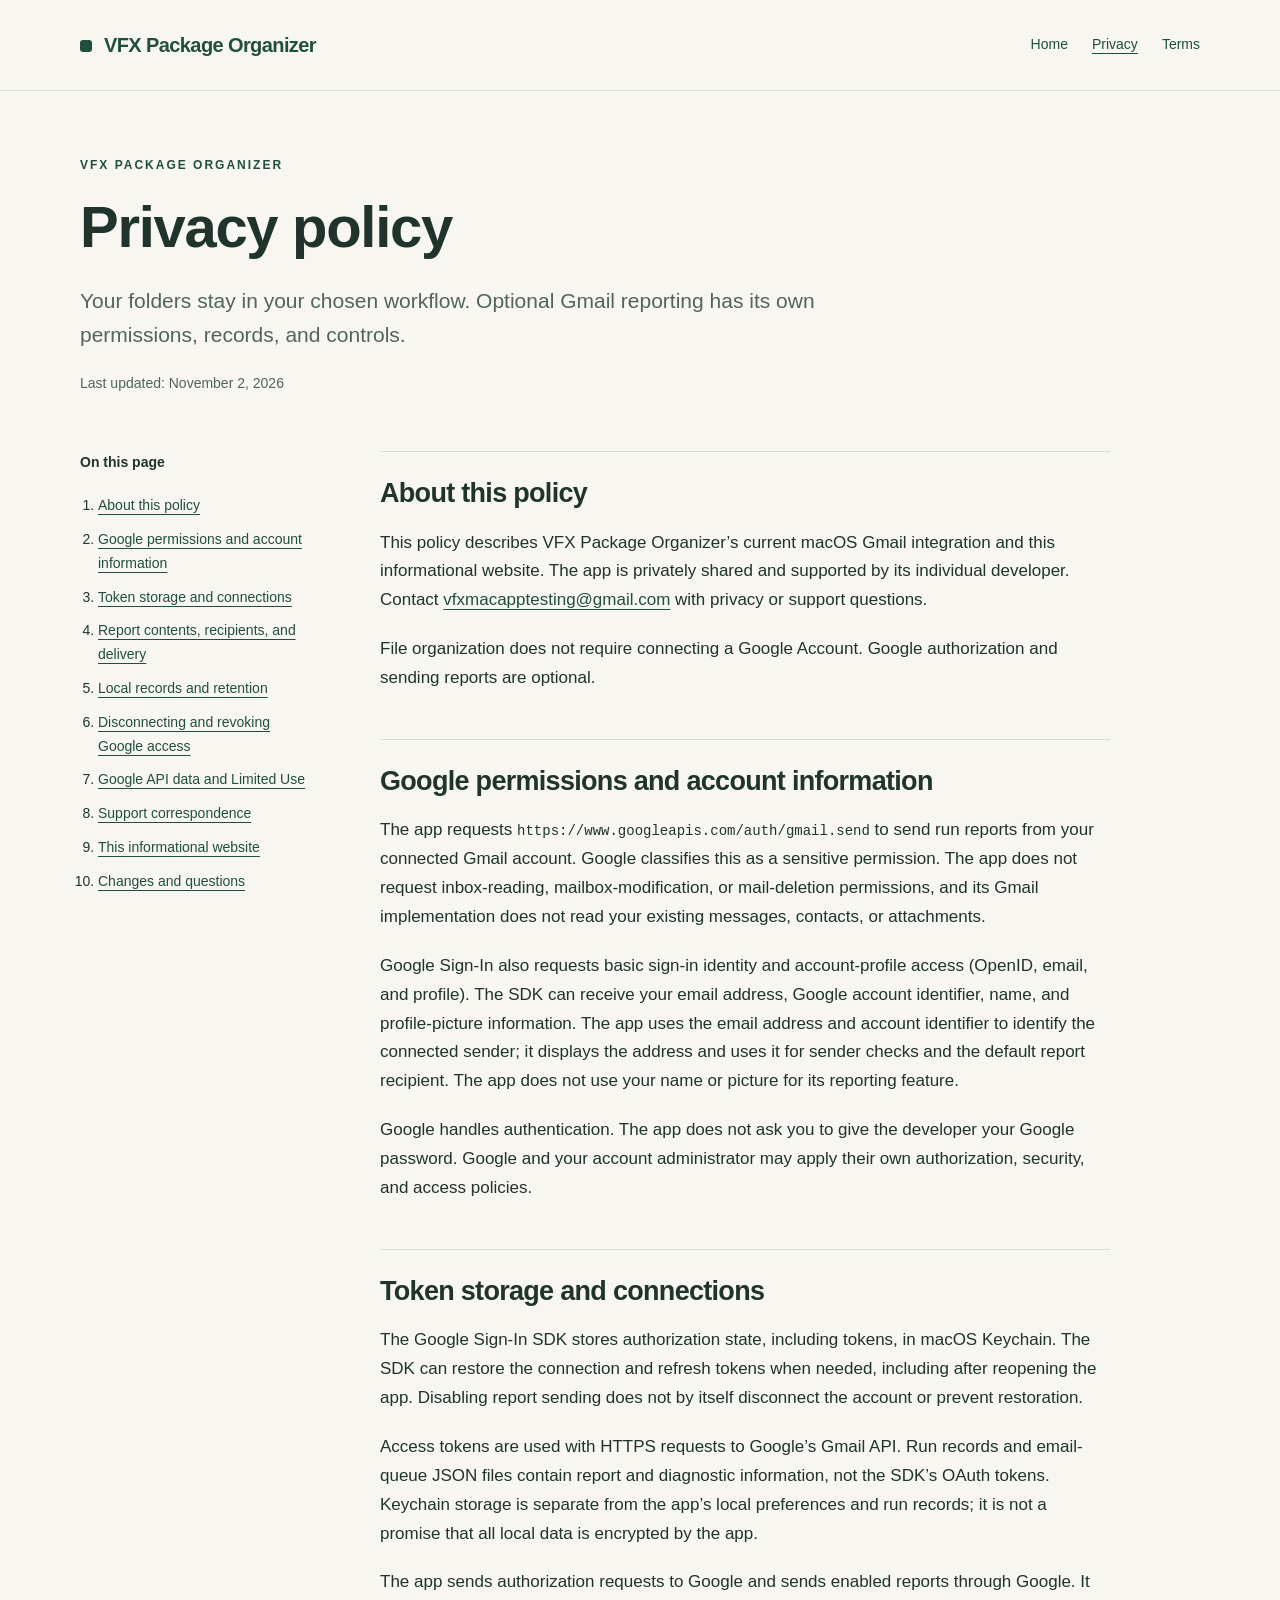
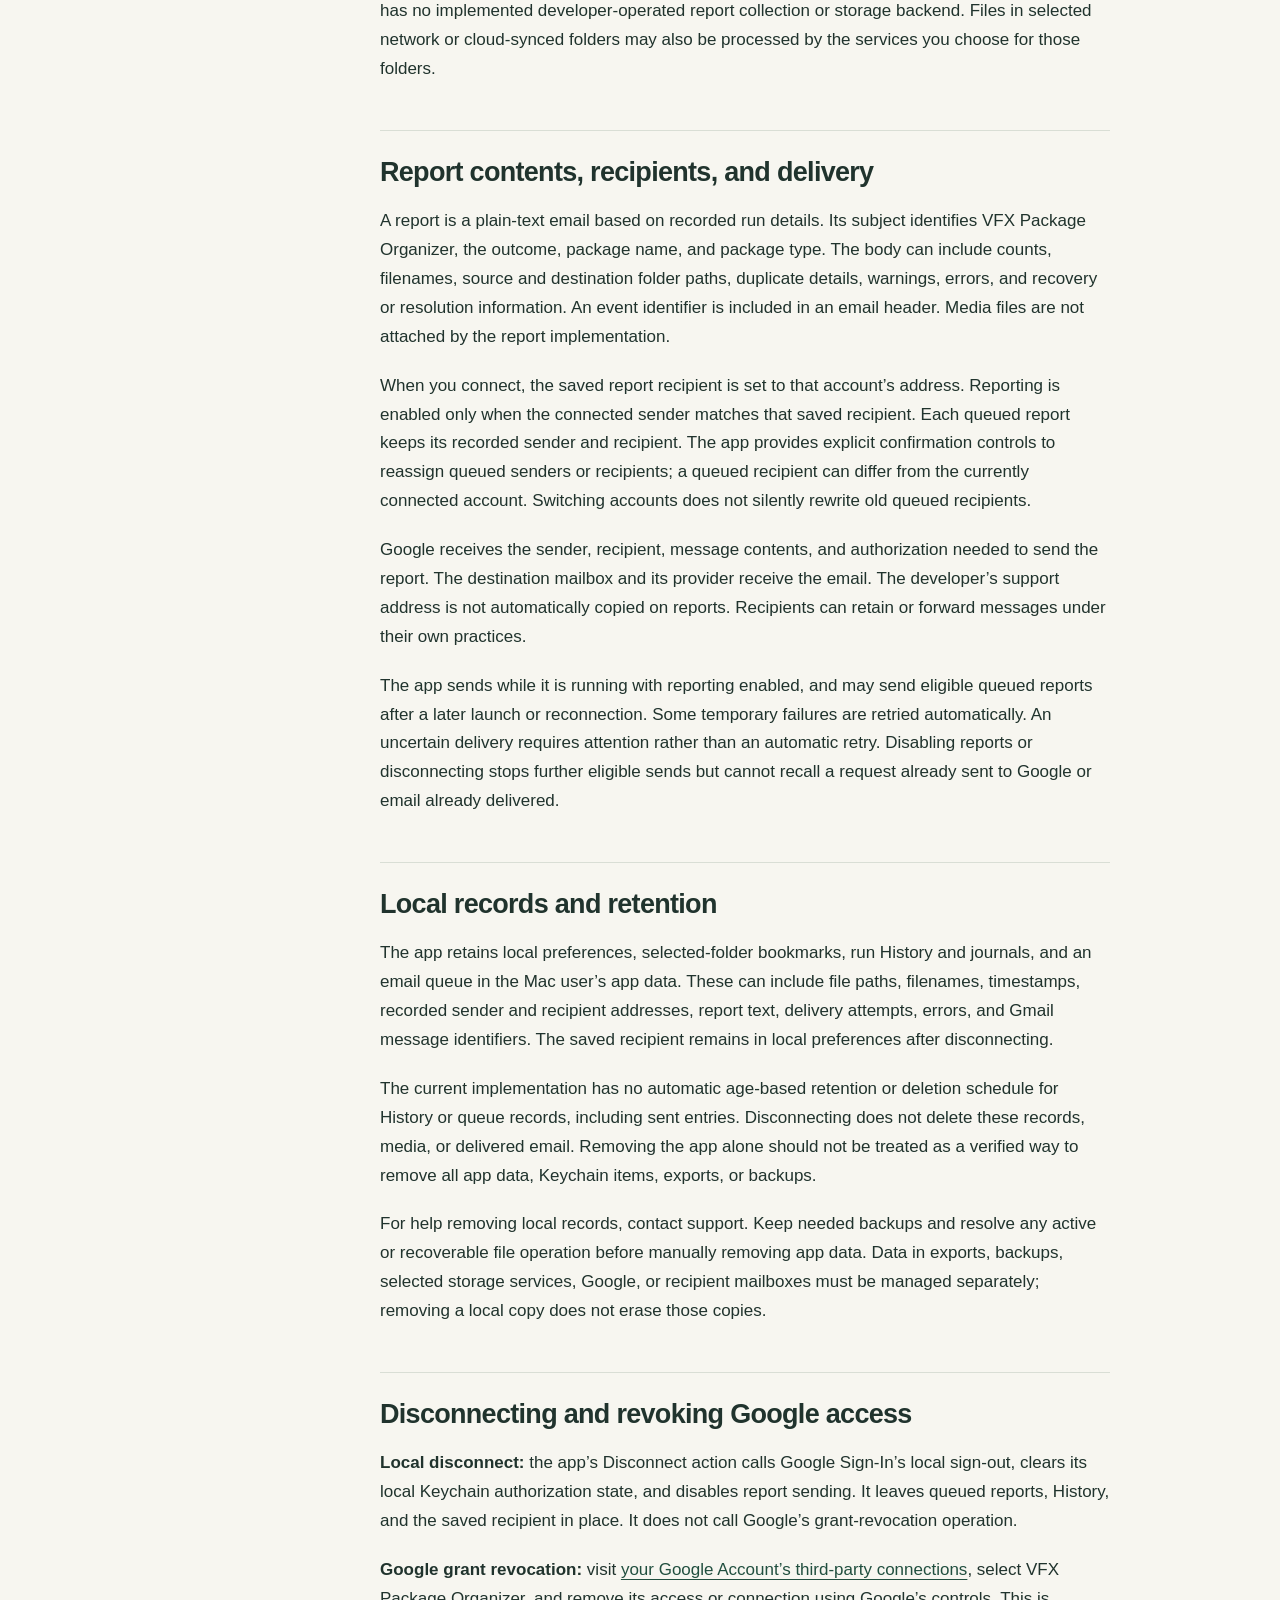
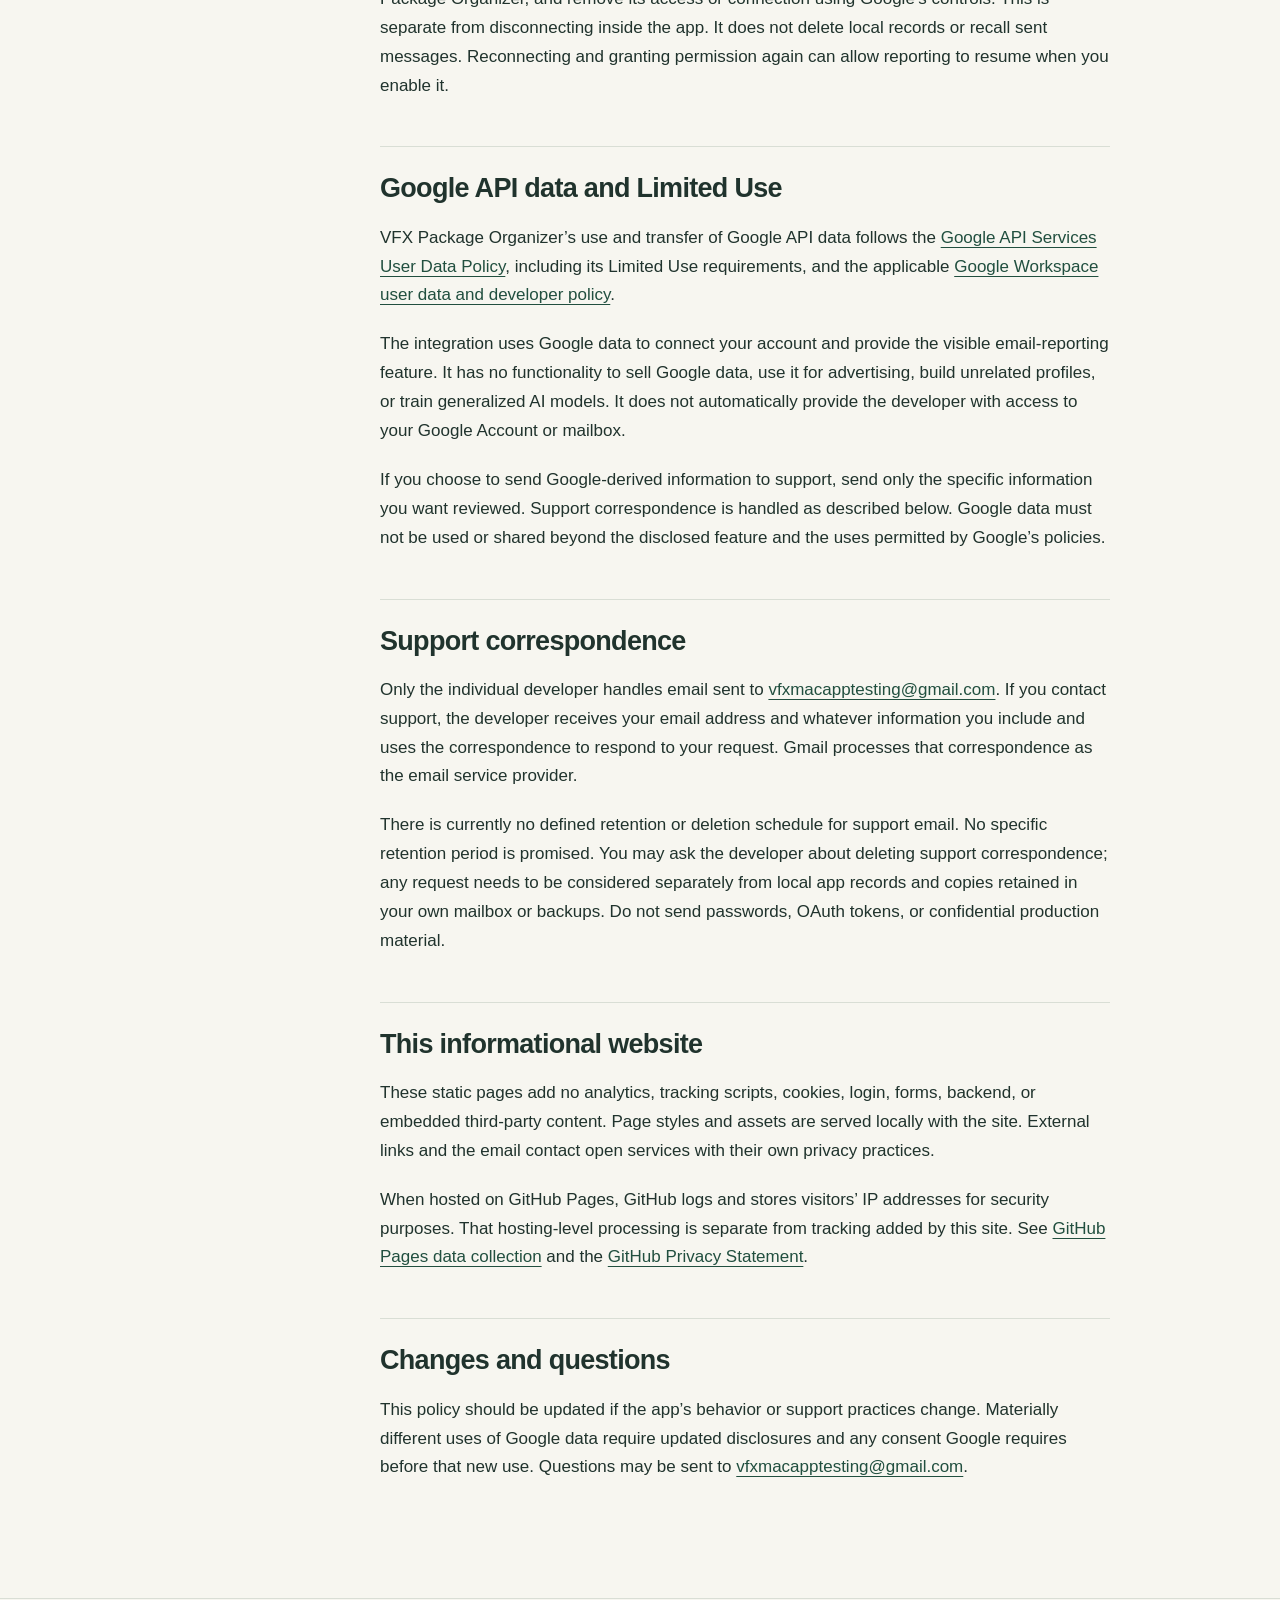
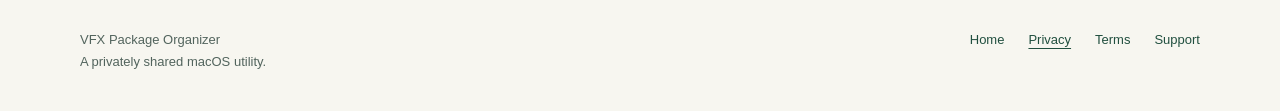
==== privacy.html @ 4f7b0f6a "Publish reviewed informational website" ====
<!doctype html>
<html lang="en"><head><meta charset="utf-8"><meta name="viewport" content="width=device-width,initial-scale=1"><meta name="referrer" content="no-referrer"><meta name="description" content="How VFX Package Organizer uses Google permissions, stores authorization, sends optional reports, and handles local data. "><title>Privacy policy · VFX Package Organizer</title><link rel="stylesheet" href="styles.css"></head>
<body><a class="skip" href="#main">Skip to content</a><header><div class="wrap bar"><a class="brand" href="index.html"><span aria-hidden="true"></span>VFX Package Organizer</a><nav aria-label="Main navigation"><a href="index.html">Home</a><a href="privacy.html" aria-current="page">Privacy</a><a href="terms.html">Terms</a></nav></div></header><main id="main" class="wrap"><div class="pagehead"><div class="eyebrow">VFX Package Organizer</div><h1>Privacy policy</h1><p class="lede">Your folders stay in your chosen workflow. Optional Gmail reporting has its own permissions, records, and controls.</p><p class="quiet">Last updated: November 2, 2026</p></div><div class="document"><aside class="toc" aria-label="On this page"><strong>On this page</strong><ol><li><a href="#scope">About this policy</a></li><li><a href="#google">Google permissions and account information</a></li><li><a href="#tokens">Token storage and connections</a></li><li><a href="#reports">Report contents, recipients, and delivery</a></li><li><a href="#retention">Local records and retention</a></li><li><a href="#disconnect">Disconnecting and revoking Google access</a></li><li><a href="#limited-use">Google API data and Limited Use</a></li><li><a href="#support">Support correspondence</a></li><li><a href="#website">This informational website</a></li><li><a href="#changes">Changes and questions</a></li></ol></aside><div class="prose"><section id="scope"><h2>About this policy</h2><p>This policy describes VFX Package Organizer’s current macOS Gmail integration and this informational website. The app is privately shared and supported by its individual developer. Contact <a href="mailto:vfxmacapptesting@gmail.com">vfxmacapptesting@gmail.com</a> with privacy or support questions.</p><p>File organization does not require connecting a Google Account. Google authorization and sending reports are optional.</p></section><section id="google"><h2>Google permissions and account information</h2><p>The app requests <code>https://www.googleapis.com/auth/gmail.send</code> to send run reports from your connected Gmail account. Google classifies this as a sensitive permission. The app does not request inbox-reading, mailbox-modification, or mail-deletion permissions, and its Gmail implementation does not read your existing messages, contacts, or attachments.</p><p>Google Sign-In also requests basic sign-in identity and account-profile access (OpenID, email, and profile). The SDK can receive your email address, Google account identifier, name, and profile-picture information. The app uses the email address and account identifier to identify the connected sender; it displays the address and uses it for sender checks and the default report recipient. The app does not use your name or picture for its reporting feature.</p><p>Google handles authentication. The app does not ask you to give the developer your Google password. Google and your account administrator may apply their own authorization, security, and access policies.</p></section><section id="tokens"><h2>Token storage and connections</h2><p>The Google Sign-In SDK stores authorization state, including tokens, in macOS Keychain. The SDK can restore the connection and refresh tokens when needed, including after reopening the app. Disabling report sending does not by itself disconnect the account or prevent restoration.</p><p>Access tokens are used with HTTPS requests to Google’s Gmail API. Run records and email-queue JSON files contain report and diagnostic information, not the SDK’s OAuth tokens. Keychain storage is separate from the app’s local preferences and run records; it is not a promise that all local data is encrypted by the app.</p><p>The app sends authorization requests to Google and sends enabled reports through Google. It has no implemented developer-operated report collection or storage backend. Files in selected network or cloud-synced folders may also be processed by the services you choose for those folders.</p></section><section id="reports"><h2>Report contents, recipients, and delivery</h2><p>A report is a plain-text email based on recorded run details. Its subject identifies VFX Package Organizer, the outcome, package name, and package type. The body can include counts, filenames, source and destination folder paths, duplicate details, warnings, errors, and recovery or resolution information. An event identifier is included in an email header. Media files are not attached by the report implementation.</p><p>When you connect, the saved report recipient is set to that account’s address. Reporting is enabled only when the connected sender matches that saved recipient. Each queued report keeps its recorded sender and recipient. The app provides explicit confirmation controls to reassign queued senders or recipients; a queued recipient can differ from the currently connected account. Switching accounts does not silently rewrite old queued recipients.</p><p>Google receives the sender, recipient, message contents, and authorization needed to send the report. The destination mailbox and its provider receive the email. The developer’s support address is not automatically copied on reports. Recipients can retain or forward messages under their own practices.</p><p>The app sends while it is running with reporting enabled, and may send eligible queued reports after a later launch or reconnection. Some temporary failures are retried automatically. An uncertain delivery requires attention rather than an automatic retry. Disabling reports or disconnecting stops further eligible sends but cannot recall a request already sent to Google or email already delivered.</p></section><section id="retention"><h2>Local records and retention</h2><p>The app retains local preferences, selected-folder bookmarks, run History and journals, and an email queue in the Mac user’s app data. These can include file paths, filenames, timestamps, recorded sender and recipient addresses, report text, delivery attempts, errors, and Gmail message identifiers. The saved recipient remains in local preferences after disconnecting.</p><p>The current implementation has no automatic age-based retention or deletion schedule for History or queue records, including sent entries. Disconnecting does not delete these records, media, or delivered email. Removing the app alone should not be treated as a verified way to remove all app data, Keychain items, exports, or backups.</p><p>For help removing local records, contact support. Keep needed backups and resolve any active or recoverable file operation before manually removing app data. Data in exports, backups, selected storage services, Google, or recipient mailboxes must be managed separately; removing a local copy does not erase those copies.</p></section><section id="disconnect"><h2>Disconnecting and revoking Google access</h2><p><strong>Local disconnect:</strong> the app’s Disconnect action calls Google Sign-In’s local sign-out, clears its local Keychain authorization state, and disables report sending. It leaves queued reports, History, and the saved recipient in place. It does not call Google’s grant-revocation operation.</p><p><strong>Google grant revocation:</strong> visit <a href="https://myaccount.google.com/connections">your Google Account’s third-party connections</a>, select VFX Package Organizer, and remove its access or connection using Google’s controls. This is separate from disconnecting inside the app. It does not delete local records or recall sent messages. Reconnecting and granting permission again can allow reporting to resume when you enable it.</p></section><section id="limited-use"><h2>Google API data and Limited Use</h2><p>VFX Package Organizer’s use and transfer of Google API data follows the <a href="https://developers.google.com/terms/api-services-user-data-policy">Google API Services User Data Policy</a>, including its Limited Use requirements, and the applicable <a href="https://developers.google.com/workspace/workspace-api-user-data-developer-policy">Google Workspace user data and developer policy</a>.</p><p>The integration uses Google data to connect your account and provide the visible email-reporting feature. It has no functionality to sell Google data, use it for advertising, build unrelated profiles, or train generalized AI models. It does not automatically provide the developer with access to your Google Account or mailbox.</p><p>If you choose to send Google-derived information to support, send only the specific information you want reviewed. Support correspondence is handled as described below. Google data must not be used or shared beyond the disclosed feature and the uses permitted by Google’s policies.</p></section><section id="support"><h2>Support correspondence</h2><p>Only the individual developer handles email sent to <a href="mailto:vfxmacapptesting@gmail.com">vfxmacapptesting@gmail.com</a>. If you contact support, the developer receives your email address and whatever information you include and uses the correspondence to respond to your request. Gmail processes that correspondence as the email service provider.</p><p>There is currently no defined retention or deletion schedule for support email. No specific retention period is promised. You may ask the developer about deleting support correspondence; any request needs to be considered separately from local app records and copies retained in your own mailbox or backups. Do not send passwords, OAuth tokens, or confidential production material.</p></section><section id="website"><h2>This informational website</h2><p>These static pages add no analytics, tracking scripts, cookies, login, forms, backend, or embedded third-party content. Page styles and assets are served locally with the site. External links and the email contact open services with their own privacy practices.</p><p>When hosted on GitHub Pages, GitHub logs and stores visitors’ IP addresses for security purposes. That hosting-level processing is separate from tracking added by this site. See <a href="https://docs.github.com/en/pages/getting-started-with-github-pages/what-is-github-pages#data-collection">GitHub Pages data collection</a> and the <a href="https://docs.github.com/en/site-policy/privacy-policies/github-general-privacy-statement">GitHub Privacy Statement</a>.</p></section><section id="changes"><h2>Changes and questions</h2><p>This policy should be updated if the app’s behavior or support practices change. Materially different uses of Google data require updated disclosures and any consent Google requires before that new use. Questions may be sent to <a href="mailto:vfxmacapptesting@gmail.com">vfxmacapptesting@gmail.com</a>.</p></section></div></div></main><footer><div class="wrap foot"><div>VFX Package Organizer<br>A privately shared macOS utility.</div><nav aria-label="Footer navigation"><a href="index.html">Home</a><a href="privacy.html" aria-current="page">Privacy</a><a href="terms.html">Terms</a><a href="mailto:vfxmacapptesting@gmail.com">Support</a></nav></div></footer></body></html>
---- styles.css ----
:root{--ink:#20332d;--muted:#52645d;--paper:#f7f6f0;--line:#d9ded5;--green:#214f3f;--accent:#e8ad70}*{box-sizing:border-box}html{scroll-behavior:smooth}body{margin:0;background:var(--paper);color:var(--ink);font:17px/1.7 -apple-system,BlinkMacSystemFont,"Segoe UI",sans-serif}a{color:var(--green);text-underline-offset:4px}a:hover{text-decoration-thickness:2px}a:focus-visible{outline:3px solid #b86a25;outline-offset:5px}.skip{position:absolute;left:16px;top:-100px;background:white;padding:8px}.skip:focus{top:8px;z-index:5}.wrap{width:min(1120px,calc(100% - 48px));margin:auto}header{border-bottom:1px solid var(--line)}.bar{display:flex;justify-content:space-between;gap:24px;align-items:center;min-height:90px}.brand{font-weight:750;letter-spacing:-.6px;text-decoration:none;font-size:20px}.brand span{display:inline-block;width:12px;height:12px;background:var(--green);border-radius:3px;margin-right:12px}nav{display:flex;gap:24px;font-size:14px}nav a{text-decoration:none}nav a[aria-current]{text-decoration:underline}.eyebrow{text-transform:uppercase;letter-spacing:2px;font-size:12px;font-weight:750;color:var(--green)}h1,h2,h3{line-height:1.12;letter-spacing:-1.3px;font-weight:650}h1{font-size:clamp(42px,5vw,68px);margin:20px 0 24px}h2{font-size:32px;margin:0 0 20px}h3{font-size:21px;letter-spacing:-.4px}p{margin:0 0 20px}.lede{font-size:21px;line-height:1.6;color:var(--muted)}.hero{display:grid;grid-template-columns:1.1fr 1fr;gap:70px;align-items:center;padding:86px 0 80px}.hero p{max-width:560px}.actions{display:flex;gap:20px;align-items:center;flex-wrap:wrap;margin-top:30px}.button{background:var(--green);color:white;border-radius:5px;padding:12px 20px;text-decoration:none;font-size:15px}.quiet{font-size:14px;color:var(--muted)}.workflow{background:var(--ink);color:#f4f6ef;border-radius:12px;padding:32px;box-shadow:0 24px 55px #18372c15}.workflow .eyebrow{color:var(--accent)}.workflow ol{list-style:none;padding:0;margin:28px 0 0;counter-reset:step}.workflow li{position:relative;border-top:1px solid #ffffff24;padding:18px 0 18px 47px;counter-increment:step}.workflow li:before{content:"0" counter(step);position:absolute;left:0;color:var(--accent);font:13px/1.7 ui-monospace,monospace}.workflow strong{display:block;font-size:19px}.workflow small{color:#c1cfc5;line-height:1.6;display:block;margin-top:4px}.section{padding:60px 0;border-top:1px solid var(--line)}.split{display:grid;grid-template-columns:1fr 1.5fr;gap:80px}.facts{display:grid;grid-template-columns:repeat(3,1fr);gap:35px}.facts article{border-top:3px solid var(--line);padding-top:12px}.note{border-left:3px solid #b86a25;background:#f1eadf;padding:20px 24px;font-size:15px}.note p:last-child{margin:0}.contact{background:#e8eee5;border-radius:9px;padding:30px 35px;display:flex;justify-content:space-between;gap:20px;align-items:center}.contact p{margin:0}.pagehead{padding:64px 0 36px;max-width:800px}.pagehead h1{font-size:clamp(42px,5vw,58px)}.document{display:grid;grid-template-columns:230px minmax(0,730px);gap:70px;padding-bottom:70px}.toc{align-self:start;position:sticky;top:24px;font-size:14px}.toc ol{padding-left:18px}.toc li{padding:5px 0}.prose section{padding:26px 0;border-top:1px solid var(--line);scroll-margin-top:24px}.prose h2{font-size:27px;letter-spacing:-.7px}.prose li{margin-bottom:10px}.prose code{font-size:14px;overflow-wrap:anywhere}footer{border-top:1px solid var(--line);padding:30px 0 38px;font-size:13px;color:var(--muted)}.foot{display:flex;justify-content:space-between;gap:25px;flex-wrap:wrap}.foot nav{font-size:13px}.scope{font-size:13px;font-family:ui-monospace,monospace;overflow-wrap:anywhere}.tag{font-size:13px;display:inline-block;border:1px solid var(--line);border-radius:30px;padding:4px 12px;margin-top:20px}@media(max-width:800px){.hero{grid-template-columns:1fr;gap:35px;padding:48px 0}.split,.document{grid-template-columns:1fr;gap:24px}.toc{position:static;border:1px solid var(--line);padding:18px}.toc ol{columns:2}.facts{grid-template-columns:1fr}.bar{align-items:flex-start;flex-direction:column;gap:12px;padding:20px 0}nav{gap:20px}.contact{flex-direction:column;align-items:flex-start}.section{padding:40px 0}}@media(max-width:440px){.wrap{width:calc(100% - 32px)}.toc ol{columns:1}.workflow{padding:24px}h1{font-size:42px}.brand{font-size:18px}}
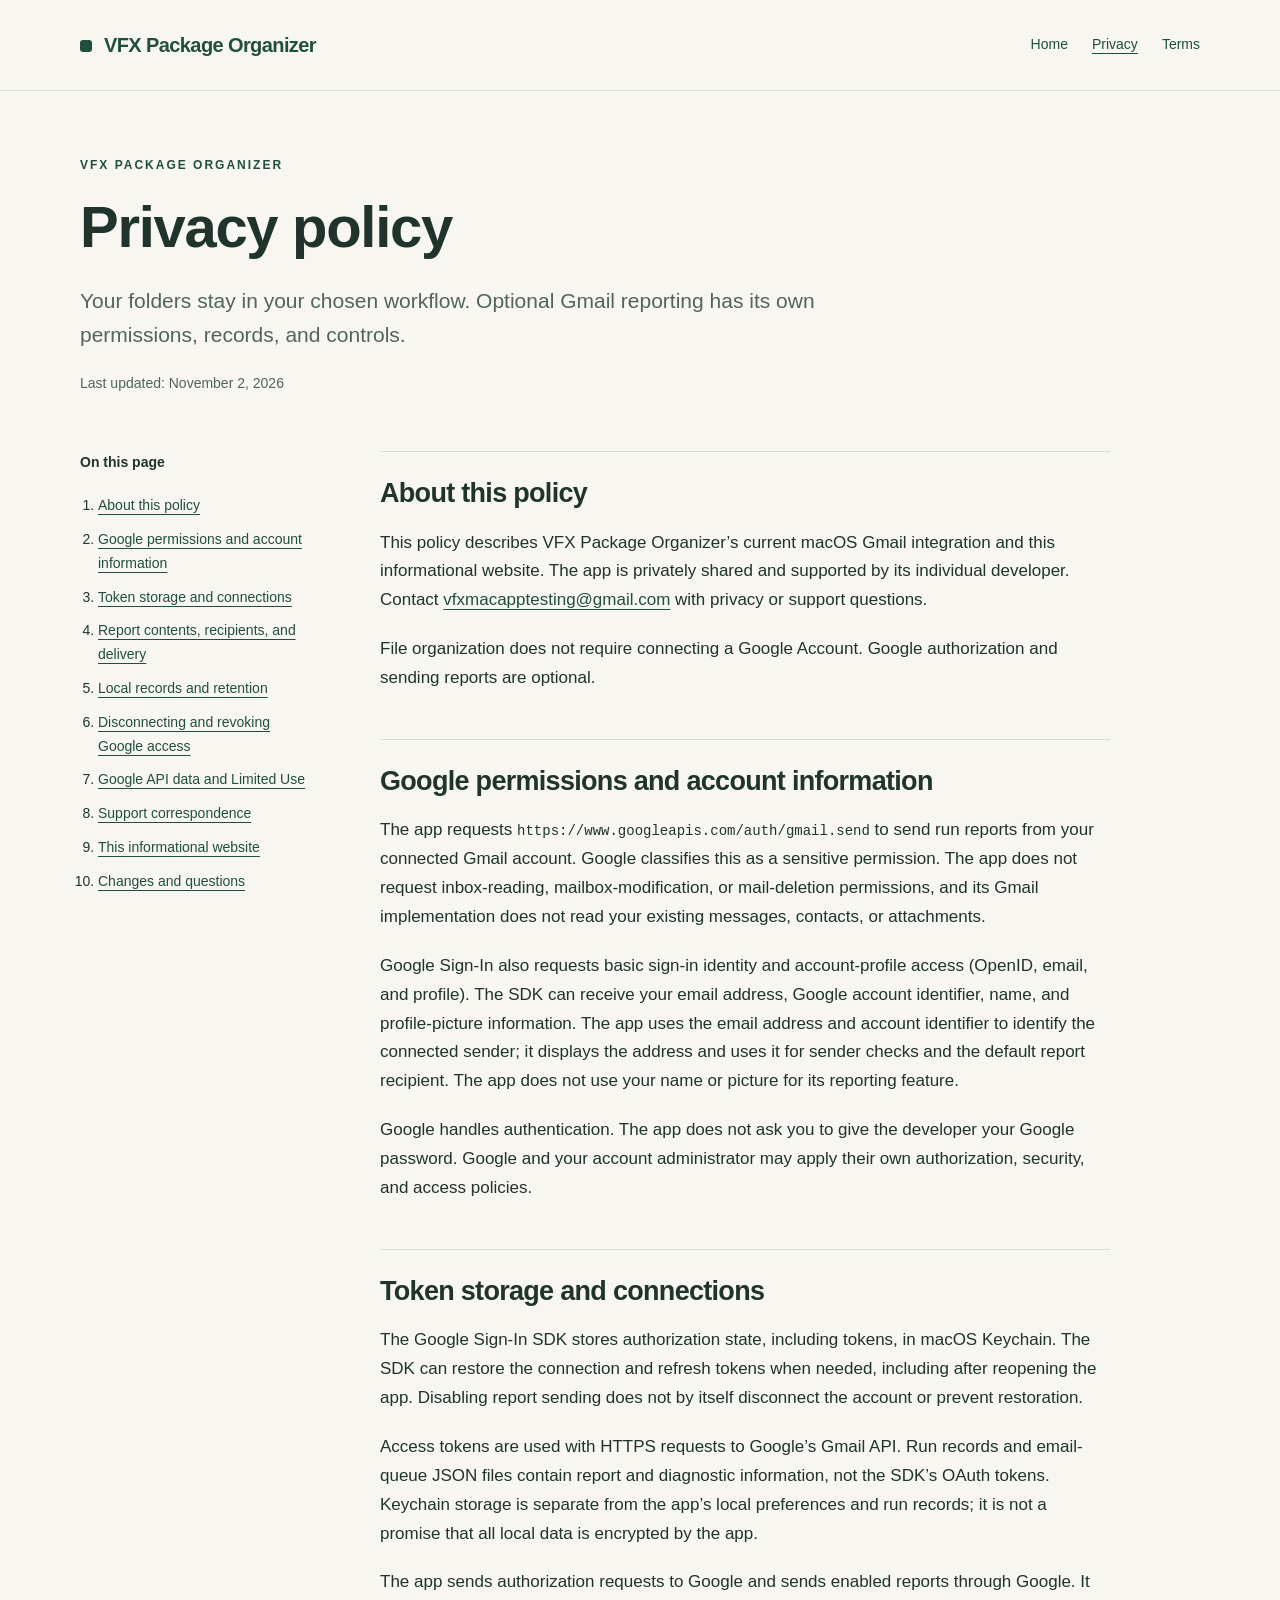
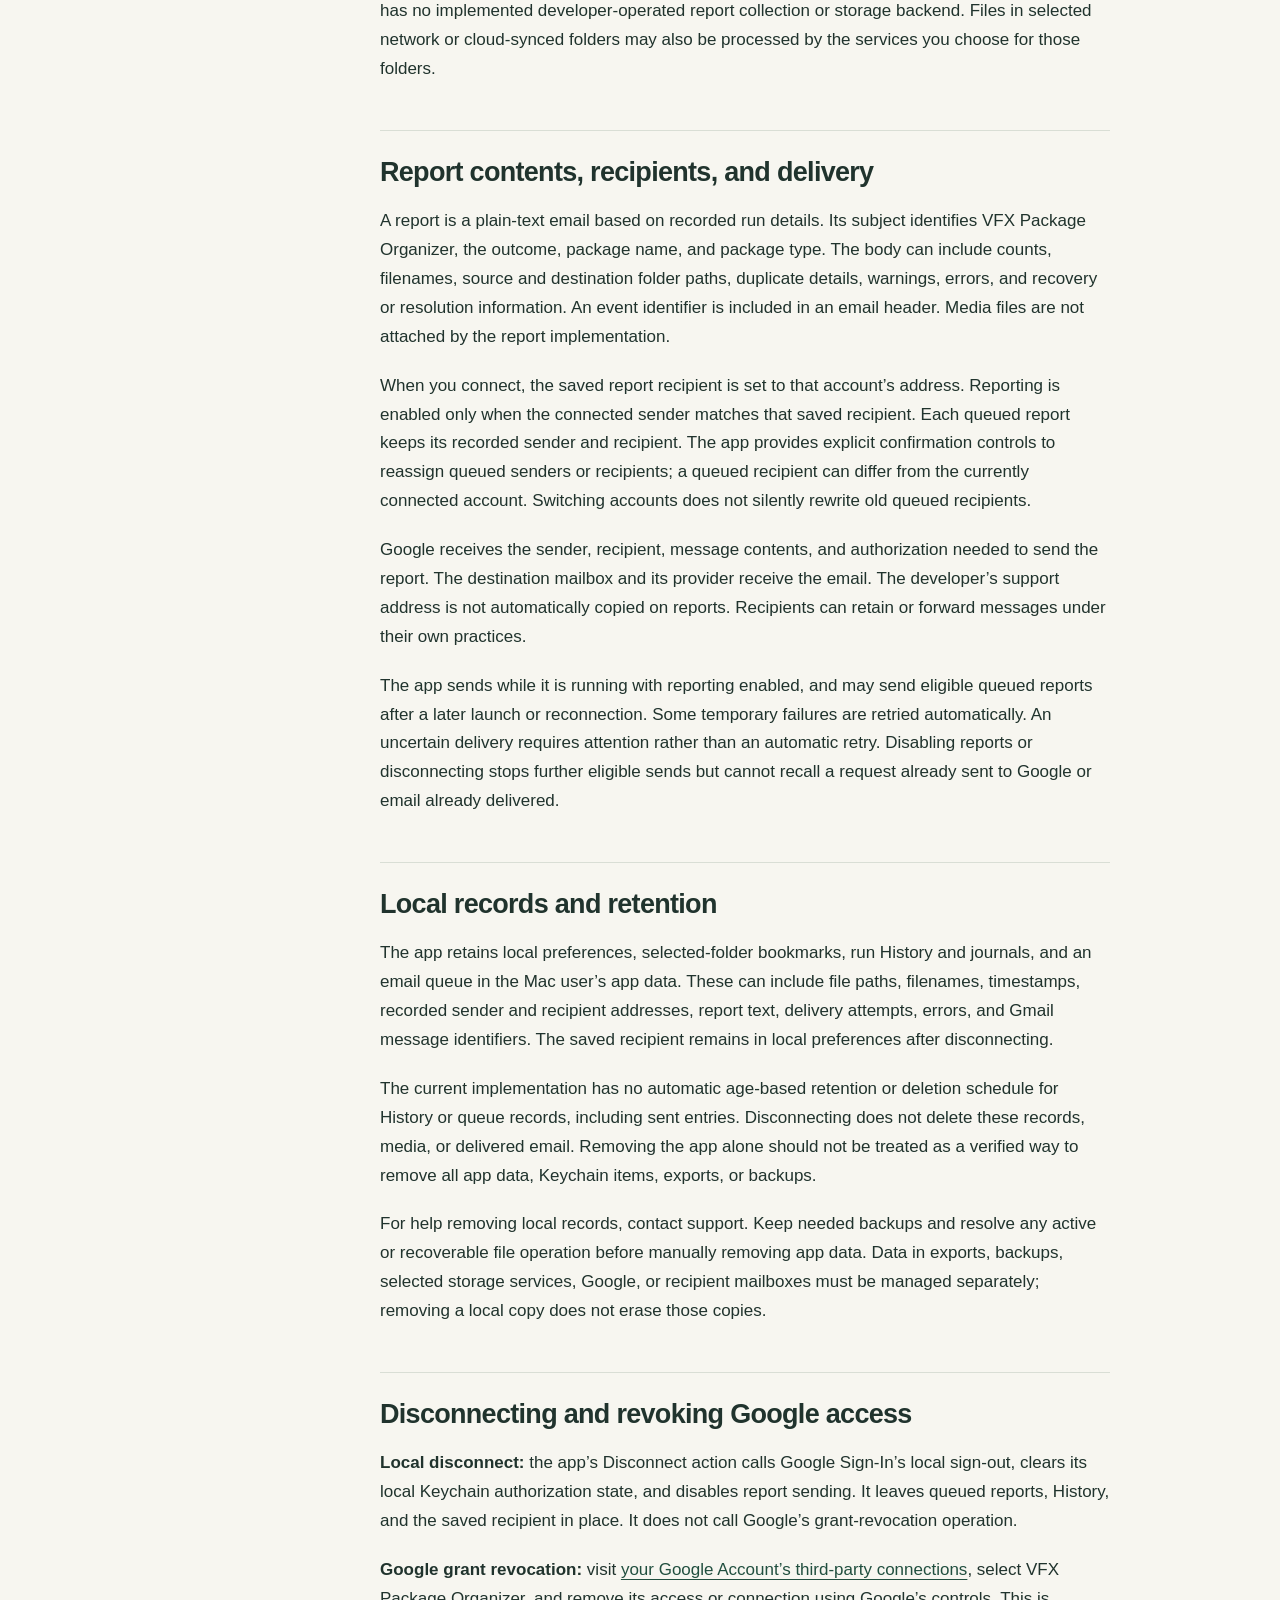
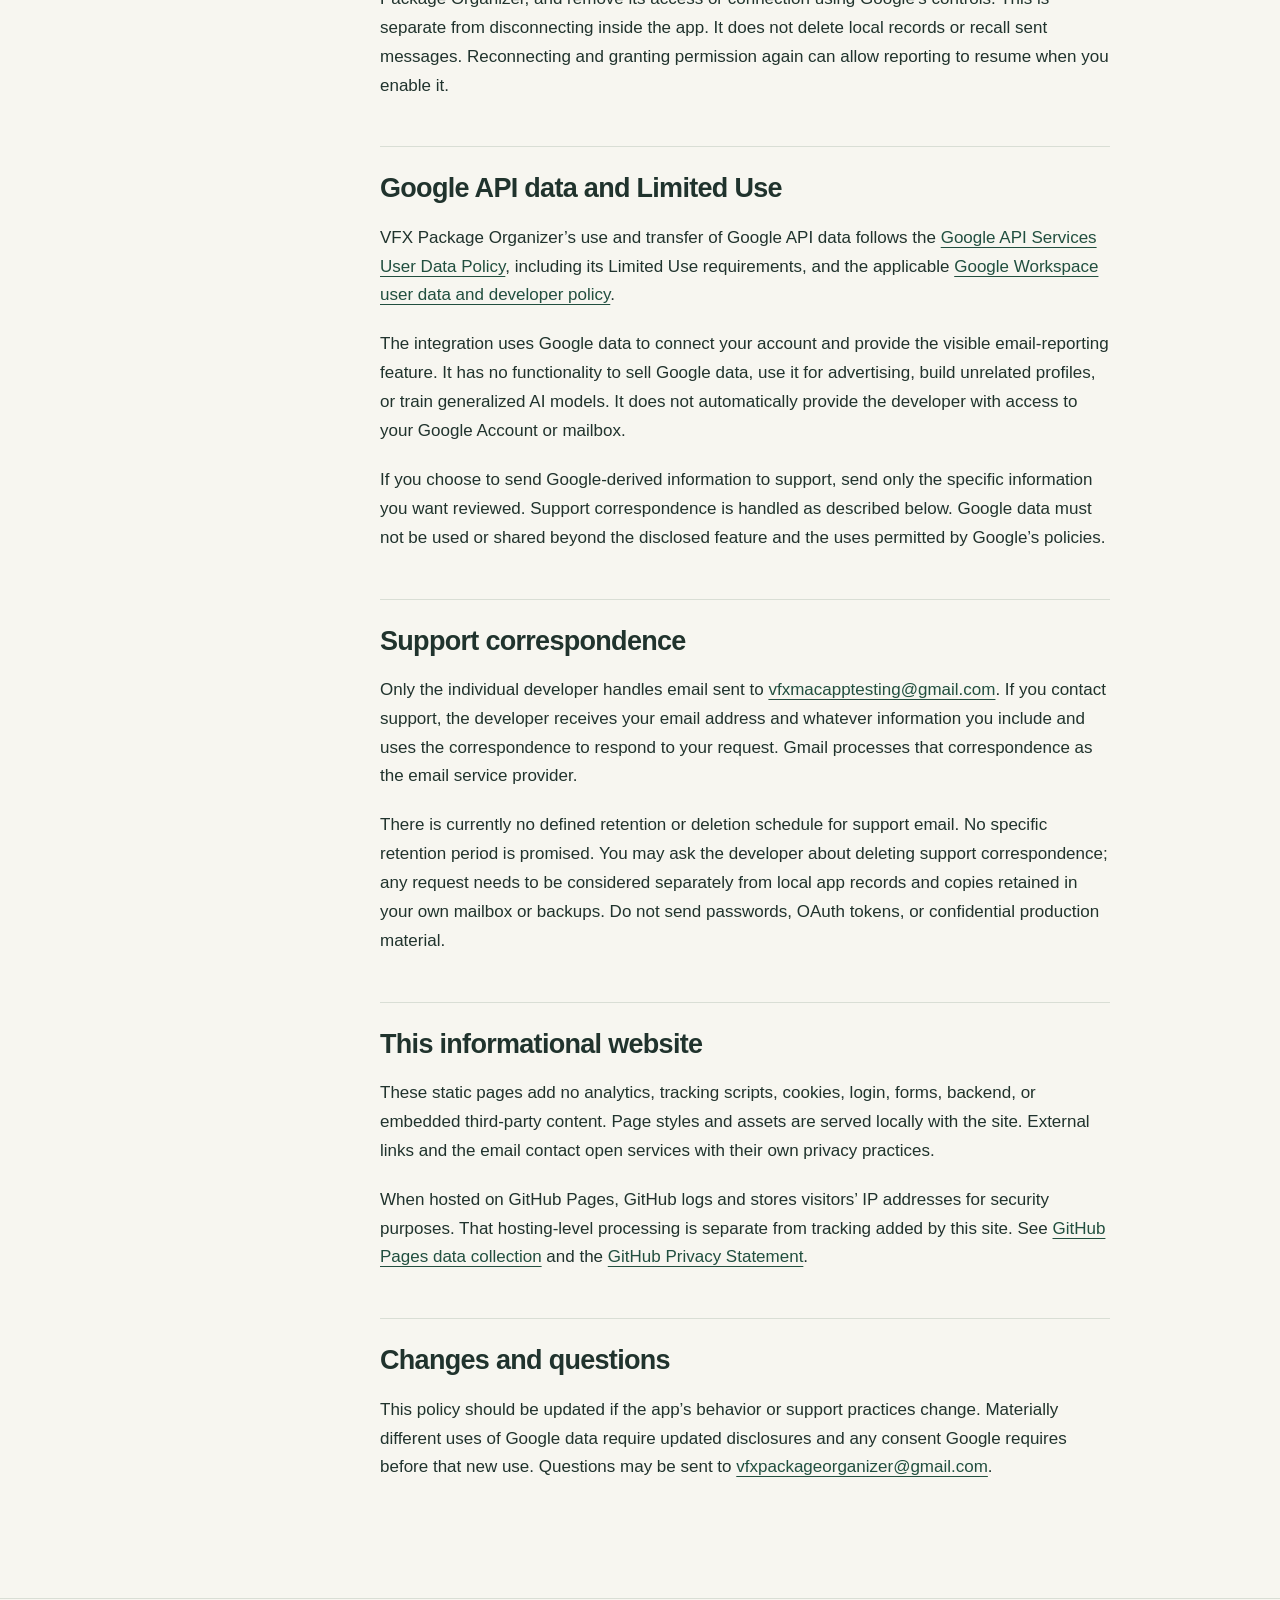
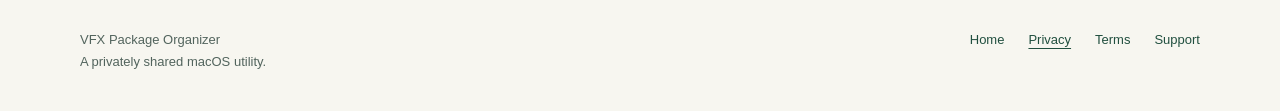
==== commit 979cf639: "Update privacy.html with vfxpackageorganizer@gmail.com" ====
--- a/privacy.html
+++ b/privacy.html
@@ -1,3 +1,3 @@
 <!doctype html>
 <html lang="en"><head><meta charset="utf-8"><meta name="viewport" content="width=device-width,initial-scale=1"><meta name="referrer" content="no-referrer"><meta name="description" content="How VFX Package Organizer uses Google permissions, stores authorization, sends optional reports, and handles local data. "><title>Privacy policy · VFX Package Organizer</title><link rel="stylesheet" href="styles.css"></head>
-<body><a class="skip" href="#main">Skip to content</a><header><div class="wrap bar"><a class="brand" href="index.html"><span aria-hidden="true"></span>VFX Package Organizer</a><nav aria-label="Main navigation"><a href="index.html">Home</a><a href="privacy.html" aria-current="page">Privacy</a><a href="terms.html">Terms</a></nav></div></header><main id="main" class="wrap"><div class="pagehead"><div class="eyebrow">VFX Package Organizer</div><h1>Privacy policy</h1><p class="lede">Your folders stay in your chosen workflow. Optional Gmail reporting has its own permissions, records, and controls.</p><p class="quiet">Last updated: November 2, 2026</p></div><div class="document"><aside class="toc" aria-label="On this page"><strong>On this page</strong><ol><li><a href="#scope">About this policy</a></li><li><a href="#google">Google permissions and account information</a></li><li><a href="#tokens">Token storage and connections</a></li><li><a href="#reports">Report contents, recipients, and delivery</a></li><li><a href="#retention">Local records and retention</a></li><li><a href="#disconnect">Disconnecting and revoking Google access</a></li><li><a href="#limited-use">Google API data and Limited Use</a></li><li><a href="#support">Support correspondence</a></li><li><a href="#website">This informational website</a></li><li><a href="#changes">Changes and questions</a></li></ol></aside><div class="prose"><section id="scope"><h2>About this policy</h2><p>This policy describes VFX Package Organizer’s current macOS Gmail integration and this informational website. The app is privately shared and supported by its individual developer. Contact <a href="mailto:vfxmacapptesting@gmail.com">vfxmacapptesting@gmail.com</a> with privacy or support questions.</p><p>File organization does not require connecting a Google Account. Google authorization and sending reports are optional.</p></section><section id="google"><h2>Google permissions and account information</h2><p>The app requests <code>https://www.googleapis.com/auth/gmail.send</code> to send run reports from your connected Gmail account. Google classifies this as a sensitive permission. The app does not request inbox-reading, mailbox-modification, or mail-deletion permissions, and its Gmail implementation does not read your existing messages, contacts, or attachments.</p><p>Google Sign-In also requests basic sign-in identity and account-profile access (OpenID, email, and profile). The SDK can receive your email address, Google account identifier, name, and profile-picture information. The app uses the email address and account identifier to identify the connected sender; it displays the address and uses it for sender checks and the default report recipient. The app does not use your name or picture for its reporting feature.</p><p>Google handles authentication. The app does not ask you to give the developer your Google password. Google and your account administrator may apply their own authorization, security, and access policies.</p></section><section id="tokens"><h2>Token storage and connections</h2><p>The Google Sign-In SDK stores authorization state, including tokens, in macOS Keychain. The SDK can restore the connection and refresh tokens when needed, including after reopening the app. Disabling report sending does not by itself disconnect the account or prevent restoration.</p><p>Access tokens are used with HTTPS requests to Google’s Gmail API. Run records and email-queue JSON files contain report and diagnostic information, not the SDK’s OAuth tokens. Keychain storage is separate from the app’s local preferences and run records; it is not a promise that all local data is encrypted by the app.</p><p>The app sends authorization requests to Google and sends enabled reports through Google. It has no implemented developer-operated report collection or storage backend. Files in selected network or cloud-synced folders may also be processed by the services you choose for those folders.</p></section><section id="reports"><h2>Report contents, recipients, and delivery</h2><p>A report is a plain-text email based on recorded run details. Its subject identifies VFX Package Organizer, the outcome, package name, and package type. The body can include counts, filenames, source and destination folder paths, duplicate details, warnings, errors, and recovery or resolution information. An event identifier is included in an email header. Media files are not attached by the report implementation.</p><p>When you connect, the saved report recipient is set to that account’s address. Reporting is enabled only when the connected sender matches that saved recipient. Each queued report keeps its recorded sender and recipient. The app provides explicit confirmation controls to reassign queued senders or recipients; a queued recipient can differ from the currently connected account. Switching accounts does not silently rewrite old queued recipients.</p><p>Google receives the sender, recipient, message contents, and authorization needed to send the report. The destination mailbox and its provider receive the email. The developer’s support address is not automatically copied on reports. Recipients can retain or forward messages under their own practices.</p><p>The app sends while it is running with reporting enabled, and may send eligible queued reports after a later launch or reconnection. Some temporary failures are retried automatically. An uncertain delivery requires attention rather than an automatic retry. Disabling reports or disconnecting stops further eligible sends but cannot recall a request already sent to Google or email already delivered.</p></section><section id="retention"><h2>Local records and retention</h2><p>The app retains local preferences, selected-folder bookmarks, run History and journals, and an email queue in the Mac user’s app data. These can include file paths, filenames, timestamps, recorded sender and recipient addresses, report text, delivery attempts, errors, and Gmail message identifiers. The saved recipient remains in local preferences after disconnecting.</p><p>The current implementation has no automatic age-based retention or deletion schedule for History or queue records, including sent entries. Disconnecting does not delete these records, media, or delivered email. Removing the app alone should not be treated as a verified way to remove all app data, Keychain items, exports, or backups.</p><p>For help removing local records, contact support. Keep needed backups and resolve any active or recoverable file operation before manually removing app data. Data in exports, backups, selected storage services, Google, or recipient mailboxes must be managed separately; removing a local copy does not erase those copies.</p></section><section id="disconnect"><h2>Disconnecting and revoking Google access</h2><p><strong>Local disconnect:</strong> the app’s Disconnect action calls Google Sign-In’s local sign-out, clears its local Keychain authorization state, and disables report sending. It leaves queued reports, History, and the saved recipient in place. It does not call Google’s grant-revocation operation.</p><p><strong>Google grant revocation:</strong> visit <a href="https://myaccount.google.com/connections">your Google Account’s third-party connections</a>, select VFX Package Organizer, and remove its access or connection using Google’s controls. This is separate from disconnecting inside the app. It does not delete local records or recall sent messages. Reconnecting and granting permission again can allow reporting to resume when you enable it.</p></section><section id="limited-use"><h2>Google API data and Limited Use</h2><p>VFX Package Organizer’s use and transfer of Google API data follows the <a href="https://developers.google.com/terms/api-services-user-data-policy">Google API Services User Data Policy</a>, including its Limited Use requirements, and the applicable <a href="https://developers.google.com/workspace/workspace-api-user-data-developer-policy">Google Workspace user data and developer policy</a>.</p><p>The integration uses Google data to connect your account and provide the visible email-reporting feature. It has no functionality to sell Google data, use it for advertising, build unrelated profiles, or train generalized AI models. It does not automatically provide the developer with access to your Google Account or mailbox.</p><p>If you choose to send Google-derived information to support, send only the specific information you want reviewed. Support correspondence is handled as described below. Google data must not be used or shared beyond the disclosed feature and the uses permitted by Google’s policies.</p></section><section id="support"><h2>Support correspondence</h2><p>Only the individual developer handles email sent to <a href="mailto:vfxmacapptesting@gmail.com">vfxmacapptesting@gmail.com</a>. If you contact support, the developer receives your email address and whatever information you include and uses the correspondence to respond to your request. Gmail processes that correspondence as the email service provider.</p><p>There is currently no defined retention or deletion schedule for support email. No specific retention period is promised. You may ask the developer about deleting support correspondence; any request needs to be considered separately from local app records and copies retained in your own mailbox or backups. Do not send passwords, OAuth tokens, or confidential production material.</p></section><section id="website"><h2>This informational website</h2><p>These static pages add no analytics, tracking scripts, cookies, login, forms, backend, or embedded third-party content. Page styles and assets are served locally with the site. External links and the email contact open services with their own privacy practices.</p><p>When hosted on GitHub Pages, GitHub logs and stores visitors’ IP addresses for security purposes. That hosting-level processing is separate from tracking added by this site. See <a href="https://docs.github.com/en/pages/getting-started-with-github-pages/what-is-github-pages#data-collection">GitHub Pages data collection</a> and the <a href="https://docs.github.com/en/site-policy/privacy-policies/github-general-privacy-statement">GitHub Privacy Statement</a>.</p></section><section id="changes"><h2>Changes and questions</h2><p>This policy should be updated if the app’s behavior or support practices change. Materially different uses of Google data require updated disclosures and any consent Google requires before that new use. Questions may be sent to <a href="mailto:vfxmacapptesting@gmail.com">vfxmacapptesting@gmail.com</a>.</p></section></div></div></main><footer><div class="wrap foot"><div>VFX Package Organizer<br>A privately shared macOS utility.</div><nav aria-label="Footer navigation"><a href="index.html">Home</a><a href="privacy.html" aria-current="page">Privacy</a><a href="terms.html">Terms</a><a href="mailto:vfxmacapptesting@gmail.com">Support</a></nav></div></footer></body></html>+<body><a class="skip" href="#main">Skip to content</a><header><div class="wrap bar"><a class="brand" href="index.html"><span aria-hidden="true"></span>VFX Package Organizer</a><nav aria-label="Main navigation"><a href="index.html">Home</a><a href="privacy.html" aria-current="page">Privacy</a><a href="terms.html">Terms</a></nav></div></header><main id="main" class="wrap"><div class="pagehead"><div class="eyebrow">VFX Package Organizer</div><h1>Privacy policy</h1><p class="lede">Your folders stay in your chosen workflow. Optional Gmail reporting has its own permissions, records, and controls.</p><p class="quiet">Last updated: November 2, 2026</p></div><div class="document"><aside class="toc" aria-label="On this page"><strong>On this page</strong><ol><li><a href="#scope">About this policy</a></li><li><a href="#google">Google permissions and account information</a></li><li><a href="#tokens">Token storage and connections</a></li><li><a href="#reports">Report contents, recipients, and delivery</a></li><li><a href="#retention">Local records and retention</a></li><li><a href="#disconnect">Disconnecting and revoking Google access</a></li><li><a href="#limited-use">Google API data and Limited Use</a></li><li><a href="#support">Support correspondence</a></li><li><a href="#website">This informational website</a></li><li><a href="#changes">Changes and questions</a></li></ol></aside><div class="prose"><section id="scope"><h2>About this policy</h2><p>This policy describes VFX Package Organizer’s current macOS Gmail integration and this informational website. The app is privately shared and supported by its individual developer. Contact <a href="mailto:vfxmacapptesting@gmail.com">vfxmacapptesting@gmail.com</a> with privacy or support questions.</p><p>File organization does not require connecting a Google Account. Google authorization and sending reports are optional.</p></section><section id="google"><h2>Google permissions and account information</h2><p>The app requests <code>https://www.googleapis.com/auth/gmail.send</code> to send run reports from your connected Gmail account. Google classifies this as a sensitive permission. The app does not request inbox-reading, mailbox-modification, or mail-deletion permissions, and its Gmail implementation does not read your existing messages, contacts, or attachments.</p><p>Google Sign-In also requests basic sign-in identity and account-profile access (OpenID, email, and profile). The SDK can receive your email address, Google account identifier, name, and profile-picture information. The app uses the email address and account identifier to identify the connected sender; it displays the address and uses it for sender checks and the default report recipient. The app does not use your name or picture for its reporting feature.</p><p>Google handles authentication. The app does not ask you to give the developer your Google password. Google and your account administrator may apply their own authorization, security, and access policies.</p></section><section id="tokens"><h2>Token storage and connections</h2><p>The Google Sign-In SDK stores authorization state, including tokens, in macOS Keychain. The SDK can restore the connection and refresh tokens when needed, including after reopening the app. Disabling report sending does not by itself disconnect the account or prevent restoration.</p><p>Access tokens are used with HTTPS requests to Google’s Gmail API. Run records and email-queue JSON files contain report and diagnostic information, not the SDK’s OAuth tokens. Keychain storage is separate from the app’s local preferences and run records; it is not a promise that all local data is encrypted by the app.</p><p>The app sends authorization requests to Google and sends enabled reports through Google. It has no implemented developer-operated report collection or storage backend. Files in selected network or cloud-synced folders may also be processed by the services you choose for those folders.</p></section><section id="reports"><h2>Report contents, recipients, and delivery</h2><p>A report is a plain-text email based on recorded run details. Its subject identifies VFX Package Organizer, the outcome, package name, and package type. The body can include counts, filenames, source and destination folder paths, duplicate details, warnings, errors, and recovery or resolution information. An event identifier is included in an email header. Media files are not attached by the report implementation.</p><p>When you connect, the saved report recipient is set to that account’s address. Reporting is enabled only when the connected sender matches that saved recipient. Each queued report keeps its recorded sender and recipient. The app provides explicit confirmation controls to reassign queued senders or recipients; a queued recipient can differ from the currently connected account. Switching accounts does not silently rewrite old queued recipients.</p><p>Google receives the sender, recipient, message contents, and authorization needed to send the report. The destination mailbox and its provider receive the email. The developer’s support address is not automatically copied on reports. Recipients can retain or forward messages under their own practices.</p><p>The app sends while it is running with reporting enabled, and may send eligible queued reports after a later launch or reconnection. Some temporary failures are retried automatically. An uncertain delivery requires attention rather than an automatic retry. Disabling reports or disconnecting stops further eligible sends but cannot recall a request already sent to Google or email already delivered.</p></section><section id="retention"><h2>Local records and retention</h2><p>The app retains local preferences, selected-folder bookmarks, run History and journals, and an email queue in the Mac user’s app data. These can include file paths, filenames, timestamps, recorded sender and recipient addresses, report text, delivery attempts, errors, and Gmail message identifiers. The saved recipient remains in local preferences after disconnecting.</p><p>The current implementation has no automatic age-based retention or deletion schedule for History or queue records, including sent entries. Disconnecting does not delete these records, media, or delivered email. Removing the app alone should not be treated as a verified way to remove all app data, Keychain items, exports, or backups.</p><p>For help removing local records, contact support. Keep needed backups and resolve any active or recoverable file operation before manually removing app data. Data in exports, backups, selected storage services, Google, or recipient mailboxes must be managed separately; removing a local copy does not erase those copies.</p></section><section id="disconnect"><h2>Disconnecting and revoking Google access</h2><p><strong>Local disconnect:</strong> the app’s Disconnect action calls Google Sign-In’s local sign-out, clears its local Keychain authorization state, and disables report sending. It leaves queued reports, History, and the saved recipient in place. It does not call Google’s grant-revocation operation.</p><p><strong>Google grant revocation:</strong> visit <a href="https://myaccount.google.com/connections">your Google Account’s third-party connections</a>, select VFX Package Organizer, and remove its access or connection using Google’s controls. This is separate from disconnecting inside the app. It does not delete local records or recall sent messages. Reconnecting and granting permission again can allow reporting to resume when you enable it.</p></section><section id="limited-use"><h2>Google API data and Limited Use</h2><p>VFX Package Organizer’s use and transfer of Google API data follows the <a href="https://developers.google.com/terms/api-services-user-data-policy">Google API Services User Data Policy</a>, including its Limited Use requirements, and the applicable <a href="https://developers.google.com/workspace/workspace-api-user-data-developer-policy">Google Workspace user data and developer policy</a>.</p><p>The integration uses Google data to connect your account and provide the visible email-reporting feature. It has no functionality to sell Google data, use it for advertising, build unrelated profiles, or train generalized AI models. It does not automatically provide the developer with access to your Google Account or mailbox.</p><p>If you choose to send Google-derived information to support, send only the specific information you want reviewed. Support correspondence is handled as described below. Google data must not be used or shared beyond the disclosed feature and the uses permitted by Google’s policies.</p></section><section id="support"><h2>Support correspondence</h2><p>Only the individual developer handles email sent to <a href="mailto:vfxmacapptesting@gmail.com">vfxmacapptesting@gmail.com</a>. If you contact support, the developer receives your email address and whatever information you include and uses the correspondence to respond to your request. Gmail processes that correspondence as the email service provider.</p><p>There is currently no defined retention or deletion schedule for support email. No specific retention period is promised. You may ask the developer about deleting support correspondence; any request needs to be considered separately from local app records and copies retained in your own mailbox or backups. Do not send passwords, OAuth tokens, or confidential production material.</p></section><section id="website"><h2>This informational website</h2><p>These static pages add no analytics, tracking scripts, cookies, login, forms, backend, or embedded third-party content. Page styles and assets are served locally with the site. External links and the email contact open services with their own privacy practices.</p><p>When hosted on GitHub Pages, GitHub logs and stores visitors’ IP addresses for security purposes. That hosting-level processing is separate from tracking added by this site. See <a href="https://docs.github.com/en/pages/getting-started-with-github-pages/what-is-github-pages#data-collection">GitHub Pages data collection</a> and the <a href="https://docs.github.com/en/site-policy/privacy-policies/github-general-privacy-statement">GitHub Privacy Statement</a>.</p></section><section id="changes"><h2>Changes and questions</h2><p>This policy should be updated if the app’s behavior or support practices change. Materially different uses of Google data require updated disclosures and any consent Google requires before that new use. Questions may be sent to <a href="mailto:vfxpackageorganizer@gmail.com">vfxpackageorganizer@gmail.com</a>.</p></section></div></div></main><footer><div class="wrap foot"><div>VFX Package Organizer<br>A privately shared macOS utility.</div><nav aria-label="Footer navigation"><a href="index.html">Home</a><a href="privacy.html" aria-current="page">Privacy</a><a href="terms.html">Terms</a><a href="mailto:vfxpackageorganizer@gmail.com">Support</a></nav></div></footer></body></html>
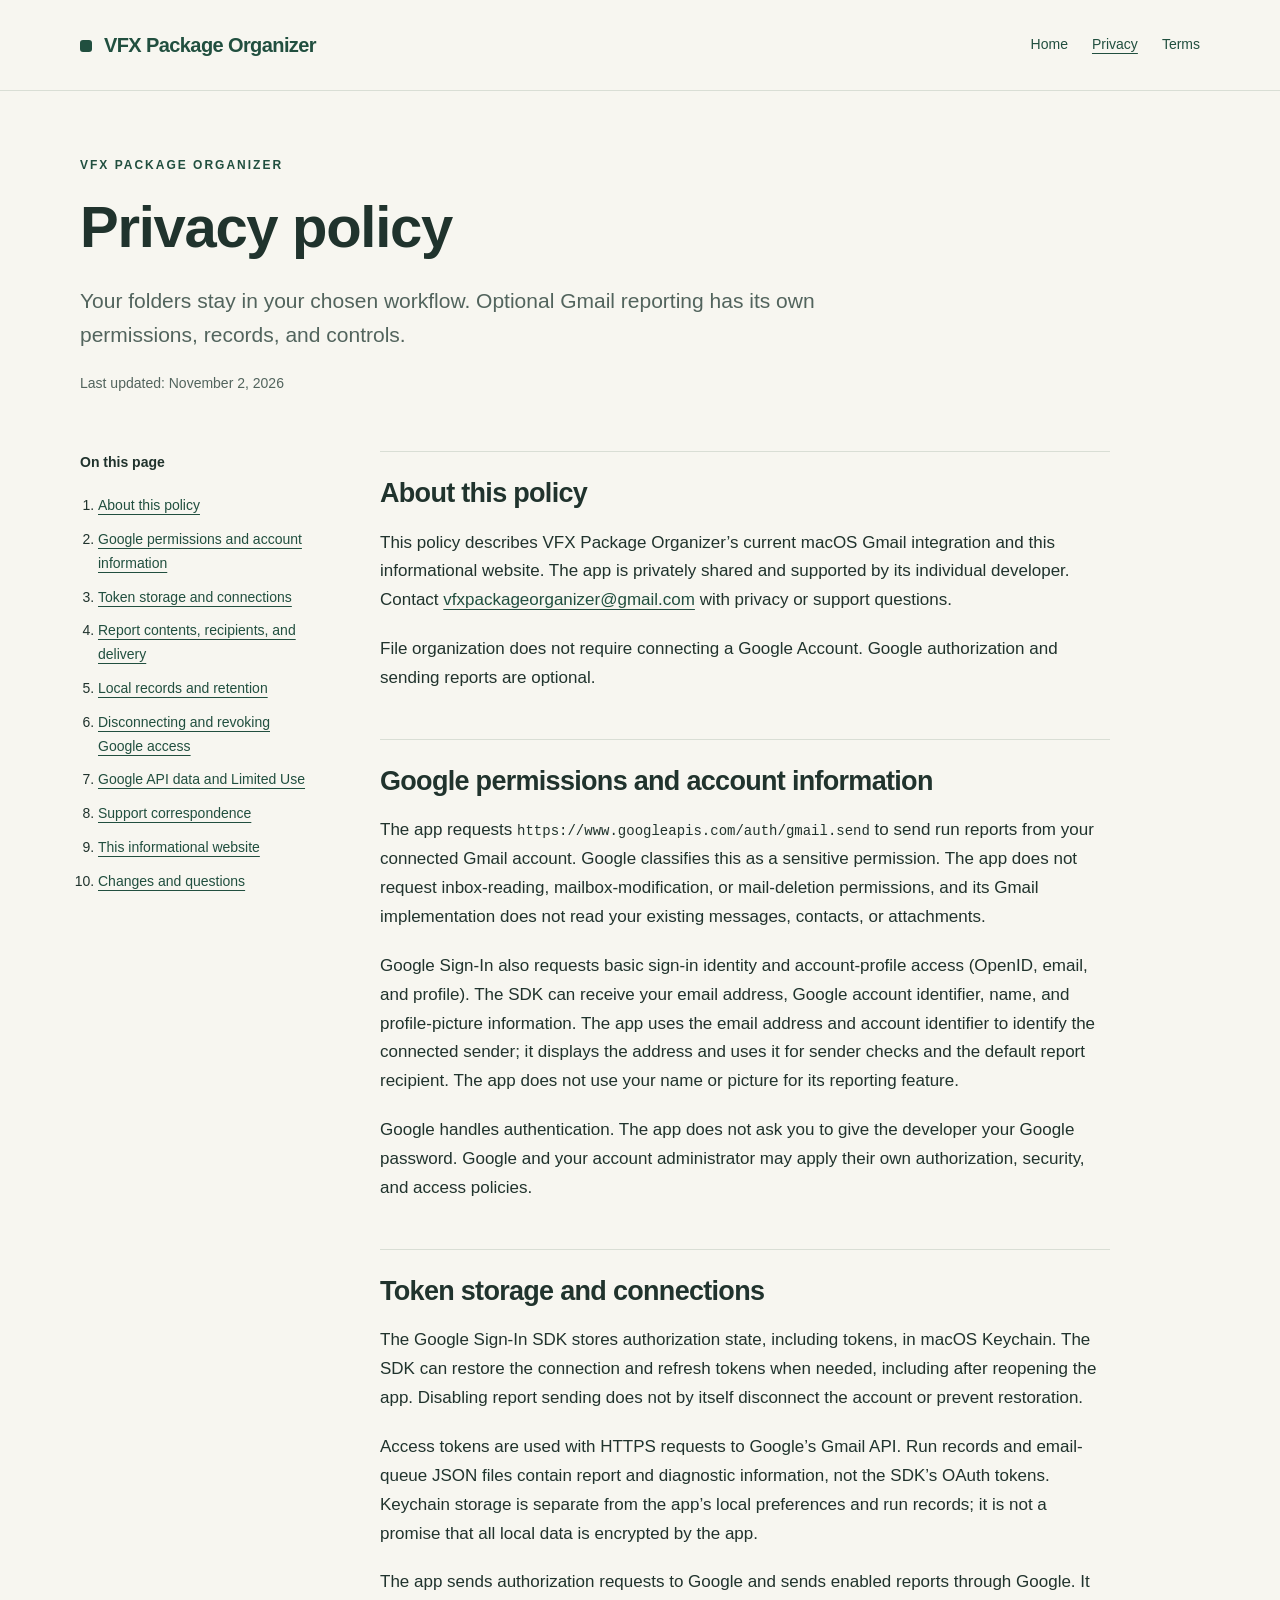
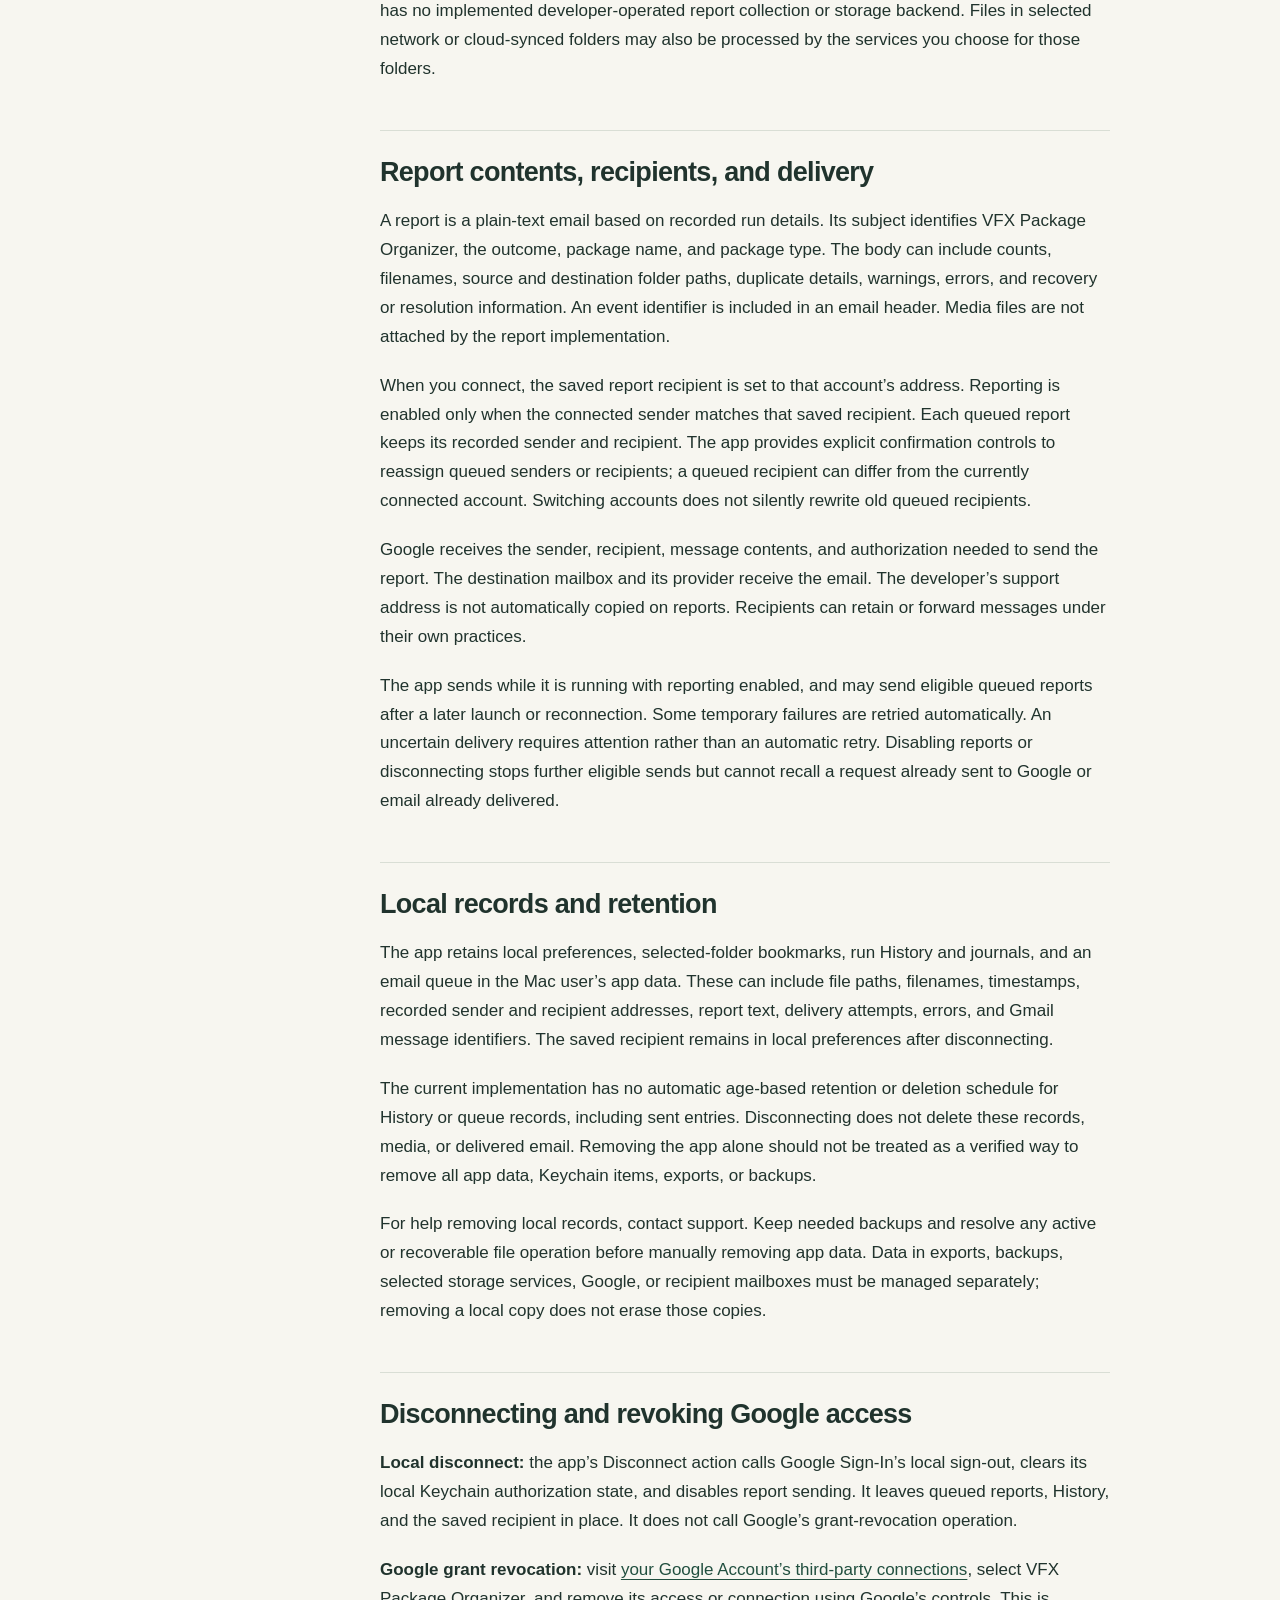
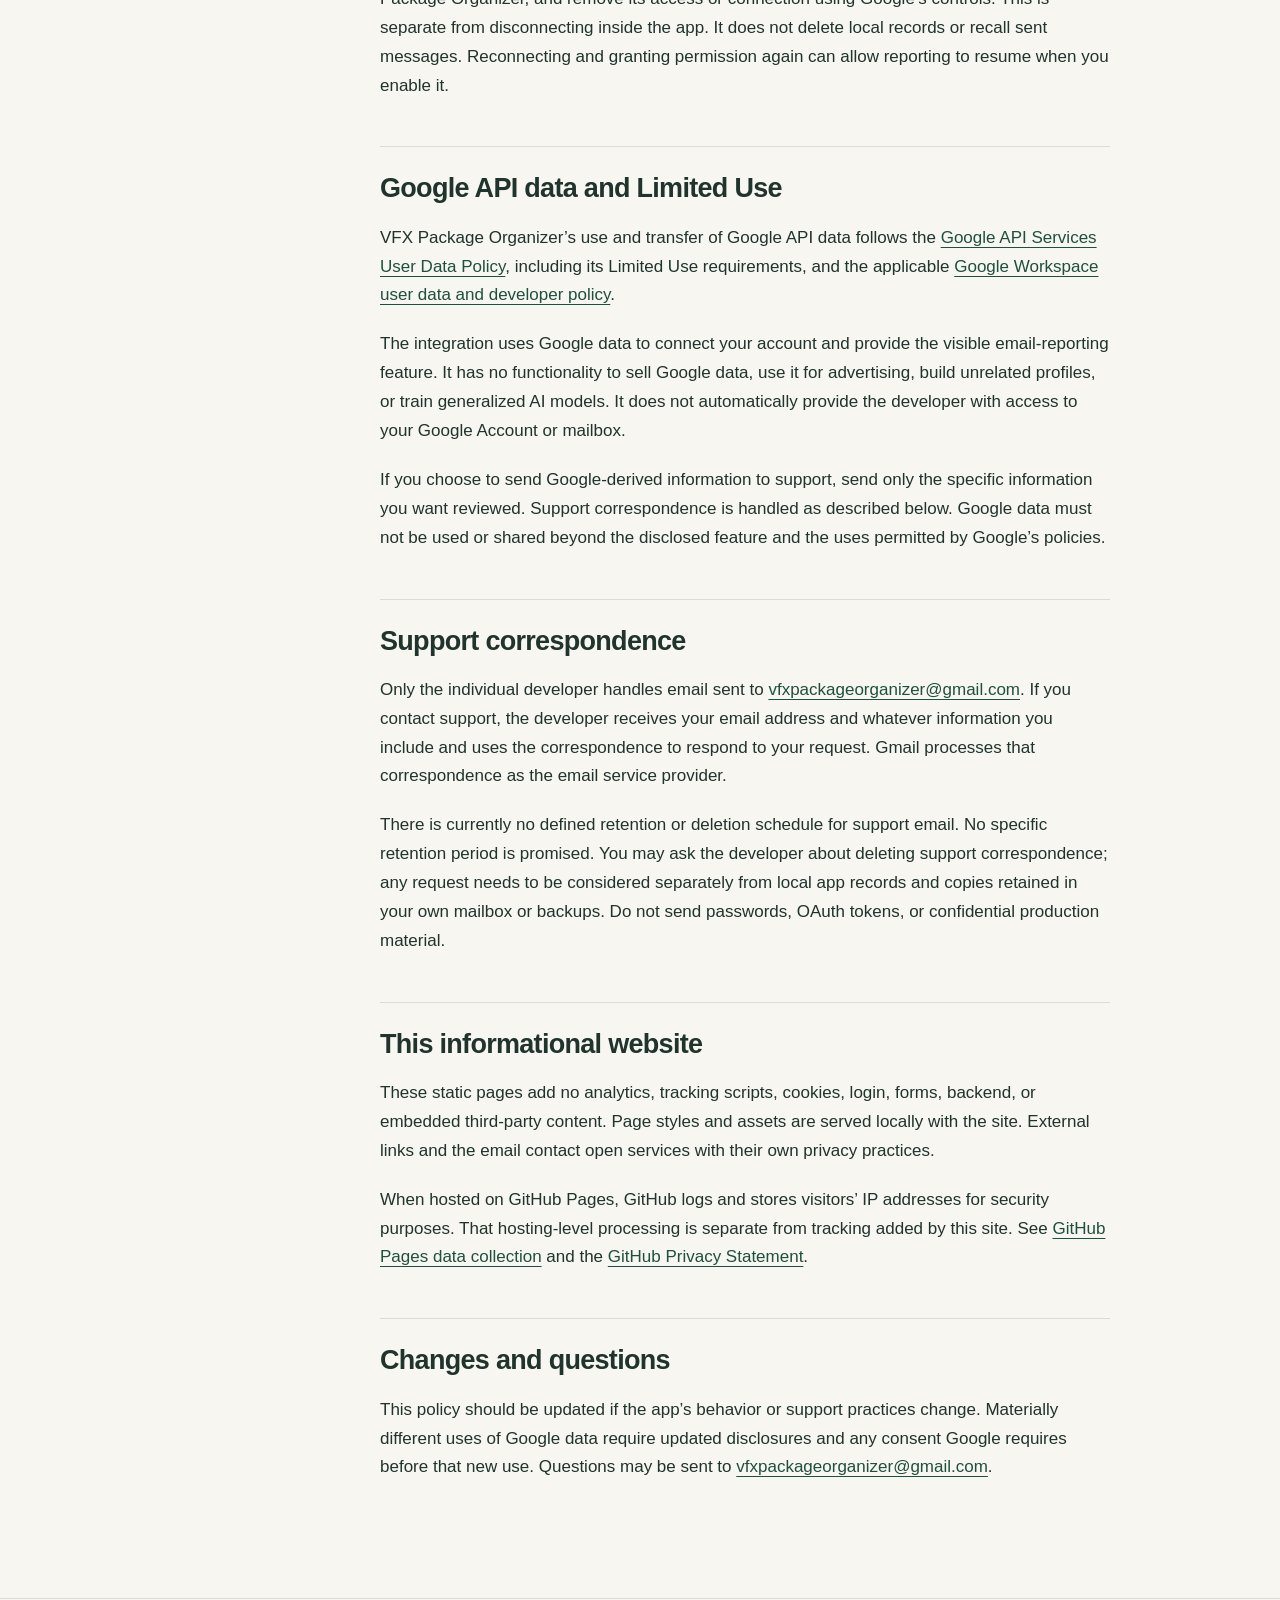
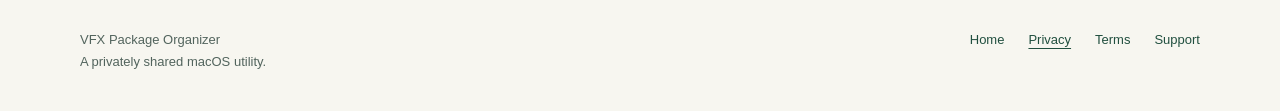
==== commit ddaed1e5: "Update privacy.html with vfxpackageorganizer@gmail.com" ====
--- a/privacy.html
+++ b/privacy.html
@@ -1,3 +1,3 @@
 <!doctype html>
 <html lang="en"><head><meta charset="utf-8"><meta name="viewport" content="width=device-width,initial-scale=1"><meta name="referrer" content="no-referrer"><meta name="description" content="How VFX Package Organizer uses Google permissions, stores authorization, sends optional reports, and handles local data. "><title>Privacy policy · VFX Package Organizer</title><link rel="stylesheet" href="styles.css"></head>
-<body><a class="skip" href="#main">Skip to content</a><header><div class="wrap bar"><a class="brand" href="index.html"><span aria-hidden="true"></span>VFX Package Organizer</a><nav aria-label="Main navigation"><a href="index.html">Home</a><a href="privacy.html" aria-current="page">Privacy</a><a href="terms.html">Terms</a></nav></div></header><main id="main" class="wrap"><div class="pagehead"><div class="eyebrow">VFX Package Organizer</div><h1>Privacy policy</h1><p class="lede">Your folders stay in your chosen workflow. Optional Gmail reporting has its own permissions, records, and controls.</p><p class="quiet">Last updated: November 2, 2026</p></div><div class="document"><aside class="toc" aria-label="On this page"><strong>On this page</strong><ol><li><a href="#scope">About this policy</a></li><li><a href="#google">Google permissions and account information</a></li><li><a href="#tokens">Token storage and connections</a></li><li><a href="#reports">Report contents, recipients, and delivery</a></li><li><a href="#retention">Local records and retention</a></li><li><a href="#disconnect">Disconnecting and revoking Google access</a></li><li><a href="#limited-use">Google API data and Limited Use</a></li><li><a href="#support">Support correspondence</a></li><li><a href="#website">This informational website</a></li><li><a href="#changes">Changes and questions</a></li></ol></aside><div class="prose"><section id="scope"><h2>About this policy</h2><p>This policy describes VFX Package Organizer’s current macOS Gmail integration and this informational website. The app is privately shared and supported by its individual developer. Contact <a href="mailto:vfxmacapptesting@gmail.com">vfxmacapptesting@gmail.com</a> with privacy or support questions.</p><p>File organization does not require connecting a Google Account. Google authorization and sending reports are optional.</p></section><section id="google"><h2>Google permissions and account information</h2><p>The app requests <code>https://www.googleapis.com/auth/gmail.send</code> to send run reports from your connected Gmail account. Google classifies this as a sensitive permission. The app does not request inbox-reading, mailbox-modification, or mail-deletion permissions, and its Gmail implementation does not read your existing messages, contacts, or attachments.</p><p>Google Sign-In also requests basic sign-in identity and account-profile access (OpenID, email, and profile). The SDK can receive your email address, Google account identifier, name, and profile-picture information. The app uses the email address and account identifier to identify the connected sender; it displays the address and uses it for sender checks and the default report recipient. The app does not use your name or picture for its reporting feature.</p><p>Google handles authentication. The app does not ask you to give the developer your Google password. Google and your account administrator may apply their own authorization, security, and access policies.</p></section><section id="tokens"><h2>Token storage and connections</h2><p>The Google Sign-In SDK stores authorization state, including tokens, in macOS Keychain. The SDK can restore the connection and refresh tokens when needed, including after reopening the app. Disabling report sending does not by itself disconnect the account or prevent restoration.</p><p>Access tokens are used with HTTPS requests to Google’s Gmail API. Run records and email-queue JSON files contain report and diagnostic information, not the SDK’s OAuth tokens. Keychain storage is separate from the app’s local preferences and run records; it is not a promise that all local data is encrypted by the app.</p><p>The app sends authorization requests to Google and sends enabled reports through Google. It has no implemented developer-operated report collection or storage backend. Files in selected network or cloud-synced folders may also be processed by the services you choose for those folders.</p></section><section id="reports"><h2>Report contents, recipients, and delivery</h2><p>A report is a plain-text email based on recorded run details. Its subject identifies VFX Package Organizer, the outcome, package name, and package type. The body can include counts, filenames, source and destination folder paths, duplicate details, warnings, errors, and recovery or resolution information. An event identifier is included in an email header. Media files are not attached by the report implementation.</p><p>When you connect, the saved report recipient is set to that account’s address. Reporting is enabled only when the connected sender matches that saved recipient. Each queued report keeps its recorded sender and recipient. The app provides explicit confirmation controls to reassign queued senders or recipients; a queued recipient can differ from the currently connected account. Switching accounts does not silently rewrite old queued recipients.</p><p>Google receives the sender, recipient, message contents, and authorization needed to send the report. The destination mailbox and its provider receive the email. The developer’s support address is not automatically copied on reports. Recipients can retain or forward messages under their own practices.</p><p>The app sends while it is running with reporting enabled, and may send eligible queued reports after a later launch or reconnection. Some temporary failures are retried automatically. An uncertain delivery requires attention rather than an automatic retry. Disabling reports or disconnecting stops further eligible sends but cannot recall a request already sent to Google or email already delivered.</p></section><section id="retention"><h2>Local records and retention</h2><p>The app retains local preferences, selected-folder bookmarks, run History and journals, and an email queue in the Mac user’s app data. These can include file paths, filenames, timestamps, recorded sender and recipient addresses, report text, delivery attempts, errors, and Gmail message identifiers. The saved recipient remains in local preferences after disconnecting.</p><p>The current implementation has no automatic age-based retention or deletion schedule for History or queue records, including sent entries. Disconnecting does not delete these records, media, or delivered email. Removing the app alone should not be treated as a verified way to remove all app data, Keychain items, exports, or backups.</p><p>For help removing local records, contact support. Keep needed backups and resolve any active or recoverable file operation before manually removing app data. Data in exports, backups, selected storage services, Google, or recipient mailboxes must be managed separately; removing a local copy does not erase those copies.</p></section><section id="disconnect"><h2>Disconnecting and revoking Google access</h2><p><strong>Local disconnect:</strong> the app’s Disconnect action calls Google Sign-In’s local sign-out, clears its local Keychain authorization state, and disables report sending. It leaves queued reports, History, and the saved recipient in place. It does not call Google’s grant-revocation operation.</p><p><strong>Google grant revocation:</strong> visit <a href="https://myaccount.google.com/connections">your Google Account’s third-party connections</a>, select VFX Package Organizer, and remove its access or connection using Google’s controls. This is separate from disconnecting inside the app. It does not delete local records or recall sent messages. Reconnecting and granting permission again can allow reporting to resume when you enable it.</p></section><section id="limited-use"><h2>Google API data and Limited Use</h2><p>VFX Package Organizer’s use and transfer of Google API data follows the <a href="https://developers.google.com/terms/api-services-user-data-policy">Google API Services User Data Policy</a>, including its Limited Use requirements, and the applicable <a href="https://developers.google.com/workspace/workspace-api-user-data-developer-policy">Google Workspace user data and developer policy</a>.</p><p>The integration uses Google data to connect your account and provide the visible email-reporting feature. It has no functionality to sell Google data, use it for advertising, build unrelated profiles, or train generalized AI models. It does not automatically provide the developer with access to your Google Account or mailbox.</p><p>If you choose to send Google-derived information to support, send only the specific information you want reviewed. Support correspondence is handled as described below. Google data must not be used or shared beyond the disclosed feature and the uses permitted by Google’s policies.</p></section><section id="support"><h2>Support correspondence</h2><p>Only the individual developer handles email sent to <a href="mailto:vfxmacapptesting@gmail.com">vfxmacapptesting@gmail.com</a>. If you contact support, the developer receives your email address and whatever information you include and uses the correspondence to respond to your request. Gmail processes that correspondence as the email service provider.</p><p>There is currently no defined retention or deletion schedule for support email. No specific retention period is promised. You may ask the developer about deleting support correspondence; any request needs to be considered separately from local app records and copies retained in your own mailbox or backups. Do not send passwords, OAuth tokens, or confidential production material.</p></section><section id="website"><h2>This informational website</h2><p>These static pages add no analytics, tracking scripts, cookies, login, forms, backend, or embedded third-party content. Page styles and assets are served locally with the site. External links and the email contact open services with their own privacy practices.</p><p>When hosted on GitHub Pages, GitHub logs and stores visitors’ IP addresses for security purposes. That hosting-level processing is separate from tracking added by this site. See <a href="https://docs.github.com/en/pages/getting-started-with-github-pages/what-is-github-pages#data-collection">GitHub Pages data collection</a> and the <a href="https://docs.github.com/en/site-policy/privacy-policies/github-general-privacy-statement">GitHub Privacy Statement</a>.</p></section><section id="changes"><h2>Changes and questions</h2><p>This policy should be updated if the app’s behavior or support practices change. Materially different uses of Google data require updated disclosures and any consent Google requires before that new use. Questions may be sent to <a href="mailto:vfxpackageorganizer@gmail.com">vfxpackageorganizer@gmail.com</a>.</p></section></div></div></main><footer><div class="wrap foot"><div>VFX Package Organizer<br>A privately shared macOS utility.</div><nav aria-label="Footer navigation"><a href="index.html">Home</a><a href="privacy.html" aria-current="page">Privacy</a><a href="terms.html">Terms</a><a href="mailto:vfxpackageorganizer@gmail.com">Support</a></nav></div></footer></body></html>
+<body><a class="skip" href="#main">Skip to content</a><header><div class="wrap bar"><a class="brand" href="index.html"><span aria-hidden="true"></span>VFX Package Organizer</a><nav aria-label="Main navigation"><a href="index.html">Home</a><a href="privacy.html" aria-current="page">Privacy</a><a href="terms.html">Terms</a></nav></div></header><main id="main" class="wrap"><div class="pagehead"><div class="eyebrow">VFX Package Organizer</div><h1>Privacy policy</h1><p class="lede">Your folders stay in your chosen workflow. Optional Gmail reporting has its own permissions, records, and controls.</p><p class="quiet">Last updated: November 2, 2026</p></div><div class="document"><aside class="toc" aria-label="On this page"><strong>On this page</strong><ol><li><a href="#scope">About this policy</a></li><li><a href="#google">Google permissions and account information</a></li><li><a href="#tokens">Token storage and connections</a></li><li><a href="#reports">Report contents, recipients, and delivery</a></li><li><a href="#retention">Local records and retention</a></li><li><a href="#disconnect">Disconnecting and revoking Google access</a></li><li><a href="#limited-use">Google API data and Limited Use</a></li><li><a href="#support">Support correspondence</a></li><li><a href="#website">This informational website</a></li><li><a href="#changes">Changes and questions</a></li></ol></aside><div class="prose"><section id="scope"><h2>About this policy</h2><p>This policy describes VFX Package Organizer’s current macOS Gmail integration and this informational website. The app is privately shared and supported by its individual developer. Contact <a href="mailto:vfxpackageorganizer@gmail.com">vfxpackageorganizer@gmail.com</a> with privacy or support questions.</p><p>File organization does not require connecting a Google Account. Google authorization and sending reports are optional.</p></section><section id="google"><h2>Google permissions and account information</h2><p>The app requests <code>https://www.googleapis.com/auth/gmail.send</code> to send run reports from your connected Gmail account. Google classifies this as a sensitive permission. The app does not request inbox-reading, mailbox-modification, or mail-deletion permissions, and its Gmail implementation does not read your existing messages, contacts, or attachments.</p><p>Google Sign-In also requests basic sign-in identity and account-profile access (OpenID, email, and profile). The SDK can receive your email address, Google account identifier, name, and profile-picture information. The app uses the email address and account identifier to identify the connected sender; it displays the address and uses it for sender checks and the default report recipient. The app does not use your name or picture for its reporting feature.</p><p>Google handles authentication. The app does not ask you to give the developer your Google password. Google and your account administrator may apply their own authorization, security, and access policies.</p></section><section id="tokens"><h2>Token storage and connections</h2><p>The Google Sign-In SDK stores authorization state, including tokens, in macOS Keychain. The SDK can restore the connection and refresh tokens when needed, including after reopening the app. Disabling report sending does not by itself disconnect the account or prevent restoration.</p><p>Access tokens are used with HTTPS requests to Google’s Gmail API. Run records and email-queue JSON files contain report and diagnostic information, not the SDK’s OAuth tokens. Keychain storage is separate from the app’s local preferences and run records; it is not a promise that all local data is encrypted by the app.</p><p>The app sends authorization requests to Google and sends enabled reports through Google. It has no implemented developer-operated report collection or storage backend. Files in selected network or cloud-synced folders may also be processed by the services you choose for those folders.</p></section><section id="reports"><h2>Report contents, recipients, and delivery</h2><p>A report is a plain-text email based on recorded run details. Its subject identifies VFX Package Organizer, the outcome, package name, and package type. The body can include counts, filenames, source and destination folder paths, duplicate details, warnings, errors, and recovery or resolution information. An event identifier is included in an email header. Media files are not attached by the report implementation.</p><p>When you connect, the saved report recipient is set to that account’s address. Reporting is enabled only when the connected sender matches that saved recipient. Each queued report keeps its recorded sender and recipient. The app provides explicit confirmation controls to reassign queued senders or recipients; a queued recipient can differ from the currently connected account. Switching accounts does not silently rewrite old queued recipients.</p><p>Google receives the sender, recipient, message contents, and authorization needed to send the report. The destination mailbox and its provider receive the email. The developer’s support address is not automatically copied on reports. Recipients can retain or forward messages under their own practices.</p><p>The app sends while it is running with reporting enabled, and may send eligible queued reports after a later launch or reconnection. Some temporary failures are retried automatically. An uncertain delivery requires attention rather than an automatic retry. Disabling reports or disconnecting stops further eligible sends but cannot recall a request already sent to Google or email already delivered.</p></section><section id="retention"><h2>Local records and retention</h2><p>The app retains local preferences, selected-folder bookmarks, run History and journals, and an email queue in the Mac user’s app data. These can include file paths, filenames, timestamps, recorded sender and recipient addresses, report text, delivery attempts, errors, and Gmail message identifiers. The saved recipient remains in local preferences after disconnecting.</p><p>The current implementation has no automatic age-based retention or deletion schedule for History or queue records, including sent entries. Disconnecting does not delete these records, media, or delivered email. Removing the app alone should not be treated as a verified way to remove all app data, Keychain items, exports, or backups.</p><p>For help removing local records, contact support. Keep needed backups and resolve any active or recoverable file operation before manually removing app data. Data in exports, backups, selected storage services, Google, or recipient mailboxes must be managed separately; removing a local copy does not erase those copies.</p></section><section id="disconnect"><h2>Disconnecting and revoking Google access</h2><p><strong>Local disconnect:</strong> the app’s Disconnect action calls Google Sign-In’s local sign-out, clears its local Keychain authorization state, and disables report sending. It leaves queued reports, History, and the saved recipient in place. It does not call Google’s grant-revocation operation.</p><p><strong>Google grant revocation:</strong> visit <a href="https://myaccount.google.com/connections">your Google Account’s third-party connections</a>, select VFX Package Organizer, and remove its access or connection using Google’s controls. This is separate from disconnecting inside the app. It does not delete local records or recall sent messages. Reconnecting and granting permission again can allow reporting to resume when you enable it.</p></section><section id="limited-use"><h2>Google API data and Limited Use</h2><p>VFX Package Organizer’s use and transfer of Google API data follows the <a href="https://developers.google.com/terms/api-services-user-data-policy">Google API Services User Data Policy</a>, including its Limited Use requirements, and the applicable <a href="https://developers.google.com/workspace/workspace-api-user-data-developer-policy">Google Workspace user data and developer policy</a>.</p><p>The integration uses Google data to connect your account and provide the visible email-reporting feature. It has no functionality to sell Google data, use it for advertising, build unrelated profiles, or train generalized AI models. It does not automatically provide the developer with access to your Google Account or mailbox.</p><p>If you choose to send Google-derived information to support, send only the specific information you want reviewed. Support correspondence is handled as described below. Google data must not be used or shared beyond the disclosed feature and the uses permitted by Google’s policies.</p></section><section id="support"><h2>Support correspondence</h2><p>Only the individual developer handles email sent to <a href="mailto:vfxpackageorganizer@gmail.com">vfxpackageorganizer@gmail.com</a>. If you contact support, the developer receives your email address and whatever information you include and uses the correspondence to respond to your request. Gmail processes that correspondence as the email service provider.</p><p>There is currently no defined retention or deletion schedule for support email. No specific retention period is promised. You may ask the developer about deleting support correspondence; any request needs to be considered separately from local app records and copies retained in your own mailbox or backups. Do not send passwords, OAuth tokens, or confidential production material.</p></section><section id="website"><h2>This informational website</h2><p>These static pages add no analytics, tracking scripts, cookies, login, forms, backend, or embedded third-party content. Page styles and assets are served locally with the site. External links and the email contact open services with their own privacy practices.</p><p>When hosted on GitHub Pages, GitHub logs and stores visitors’ IP addresses for security purposes. That hosting-level processing is separate from tracking added by this site. See <a href="https://docs.github.com/en/pages/getting-started-with-github-pages/what-is-github-pages#data-collection">GitHub Pages data collection</a> and the <a href="https://docs.github.com/en/site-policy/privacy-policies/github-general-privacy-statement">GitHub Privacy Statement</a>.</p></section><section id="changes"><h2>Changes and questions</h2><p>This policy should be updated if the app’s behavior or support practices change. Materially different uses of Google data require updated disclosures and any consent Google requires before that new use. Questions may be sent to <a href="mailto:vfxpackageorganizer@gmail.com">vfxpackageorganizer@gmail.com</a>.</p></section></div></div></main><footer><div class="wrap foot"><div>VFX Package Organizer<br>A privately shared macOS utility.</div><nav aria-label="Footer navigation"><a href="index.html">Home</a><a href="privacy.html" aria-current="page">Privacy</a><a href="terms.html">Terms</a><a href="mailto:vfxpackageorganizer@gmail.com">Support</a></nav></div></footer></body></html>
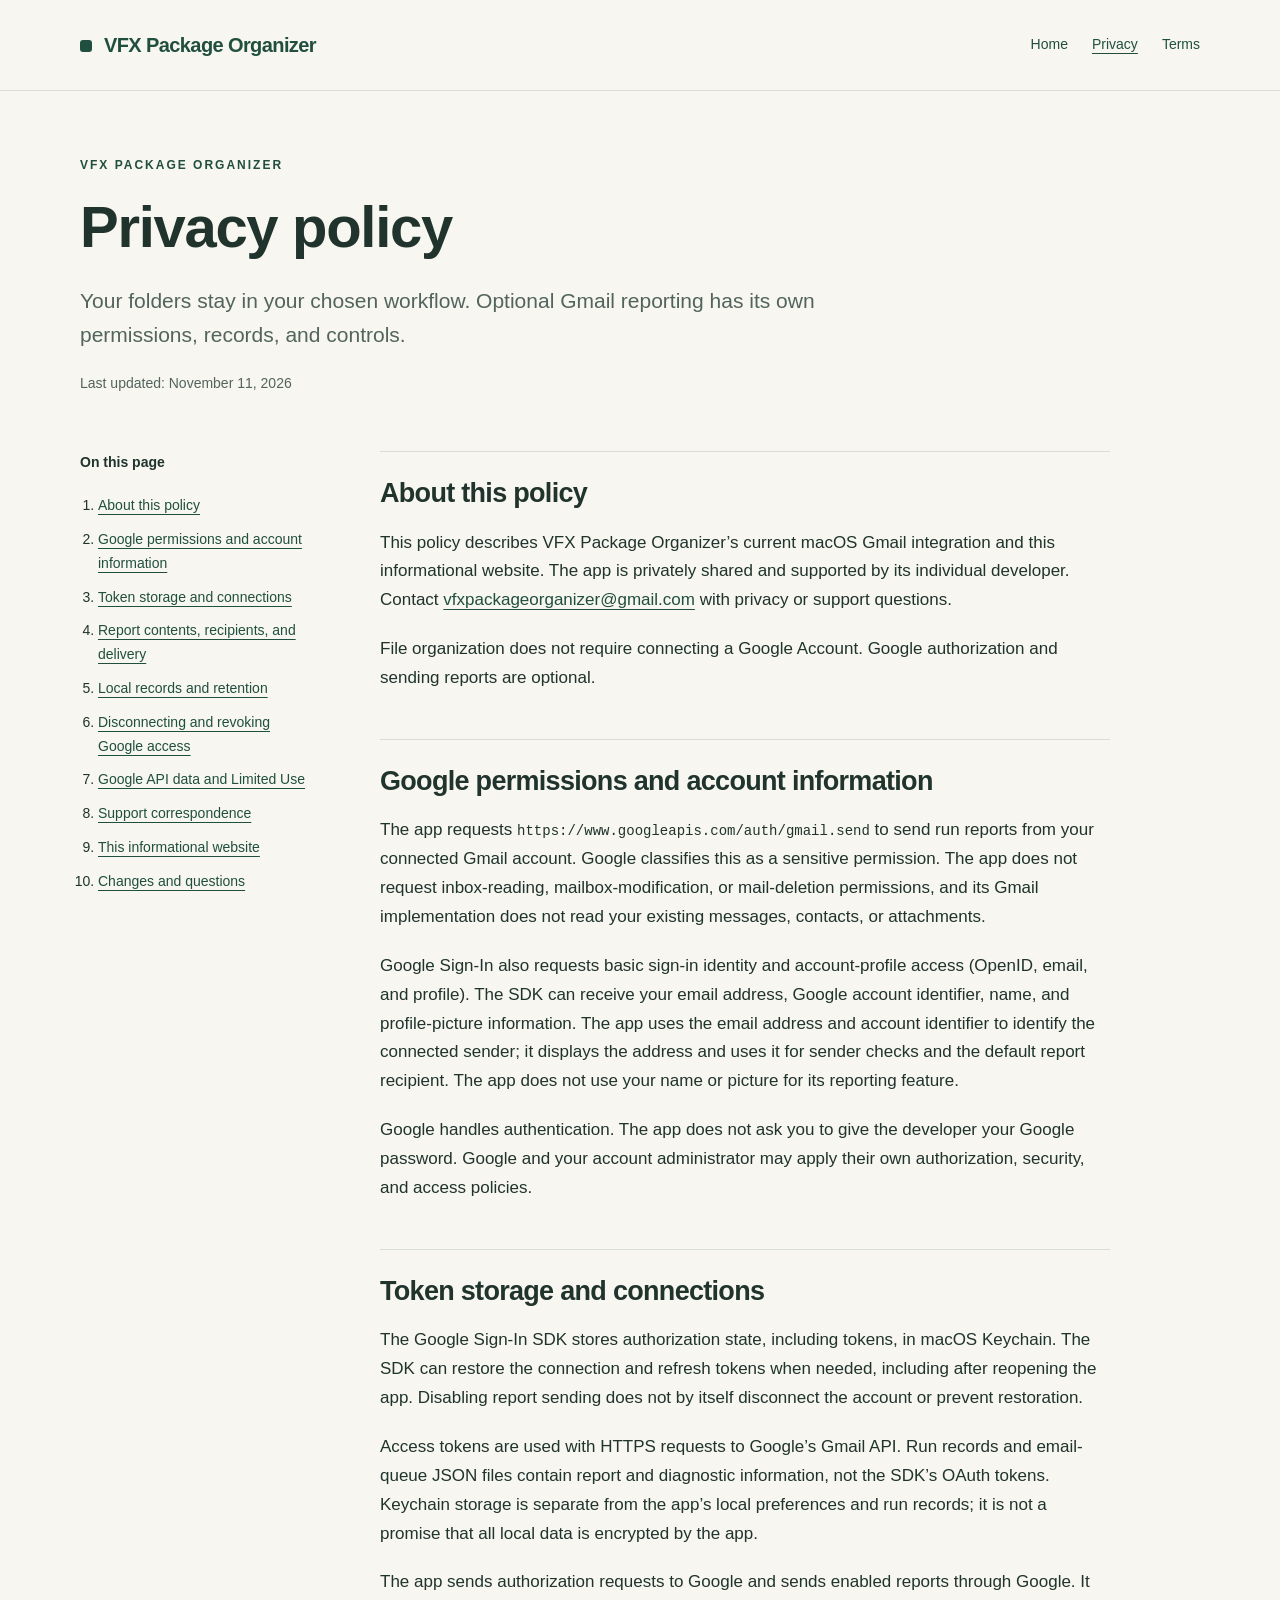
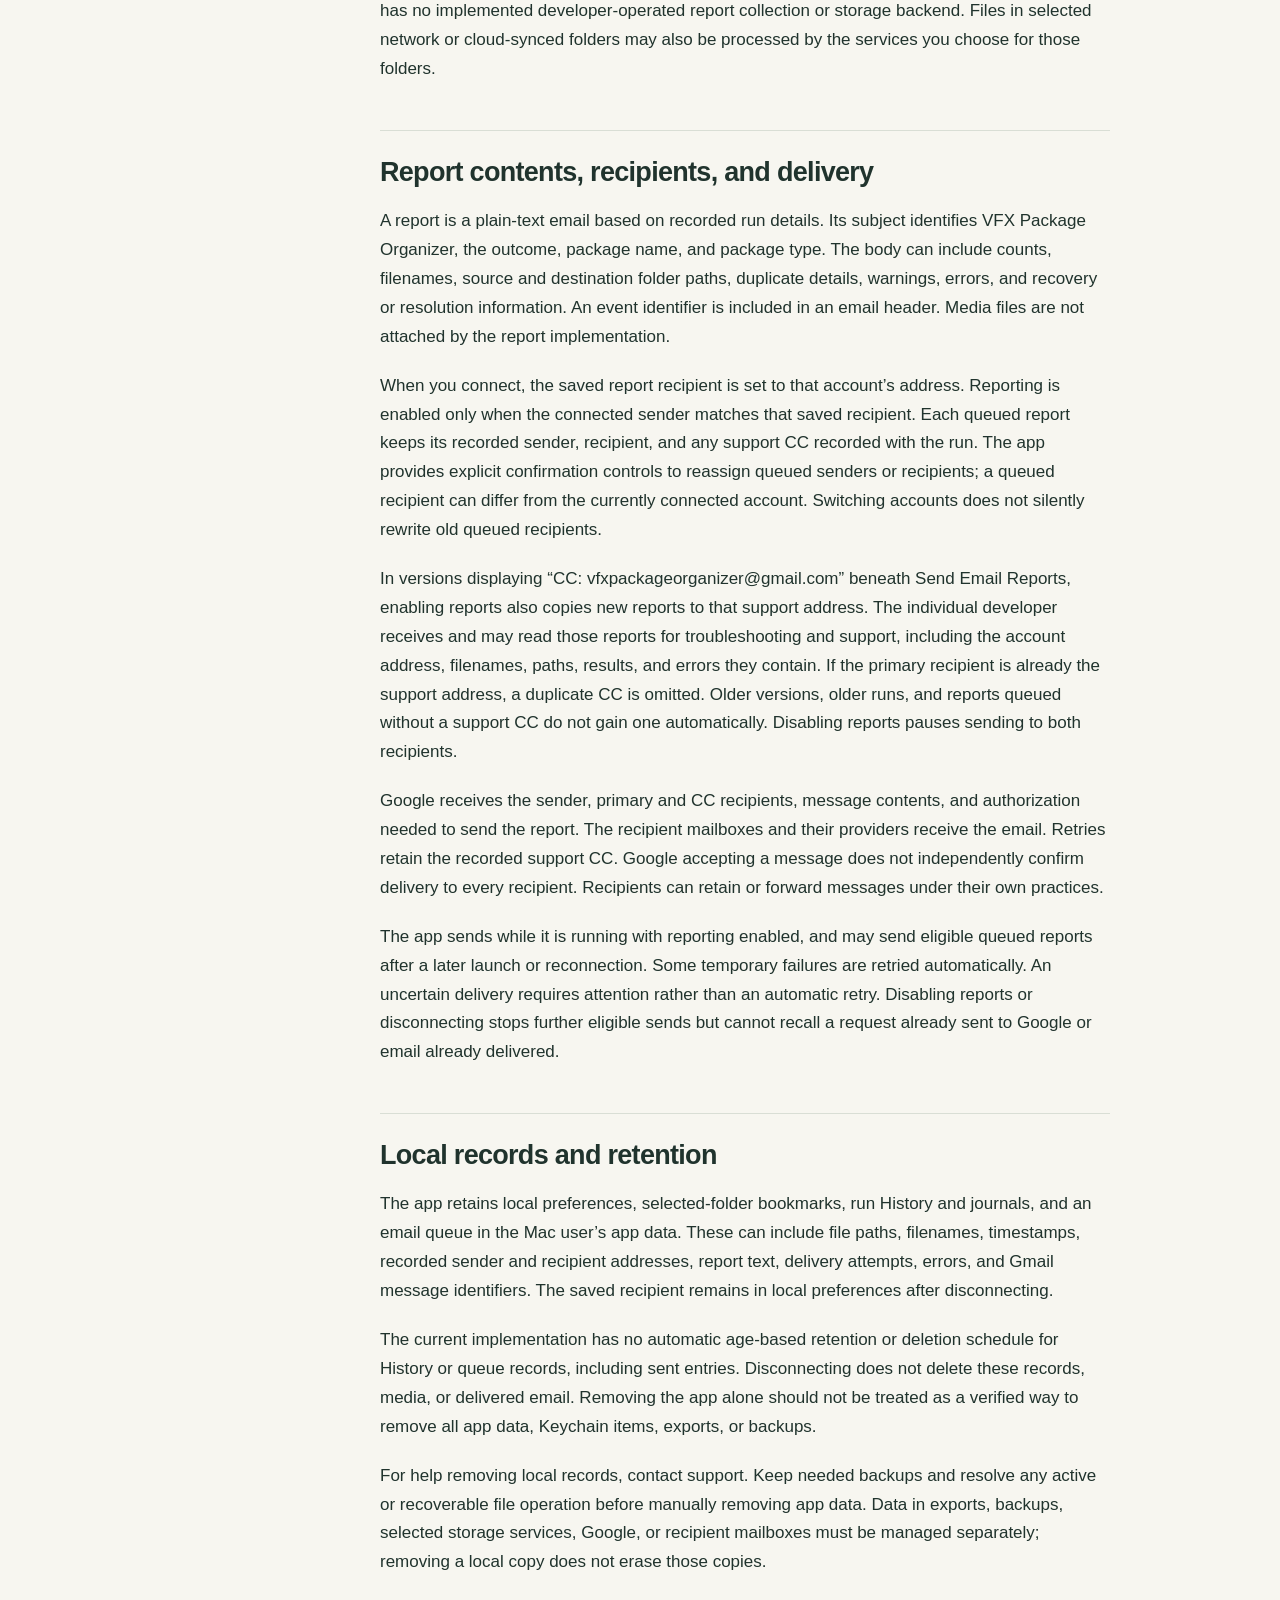
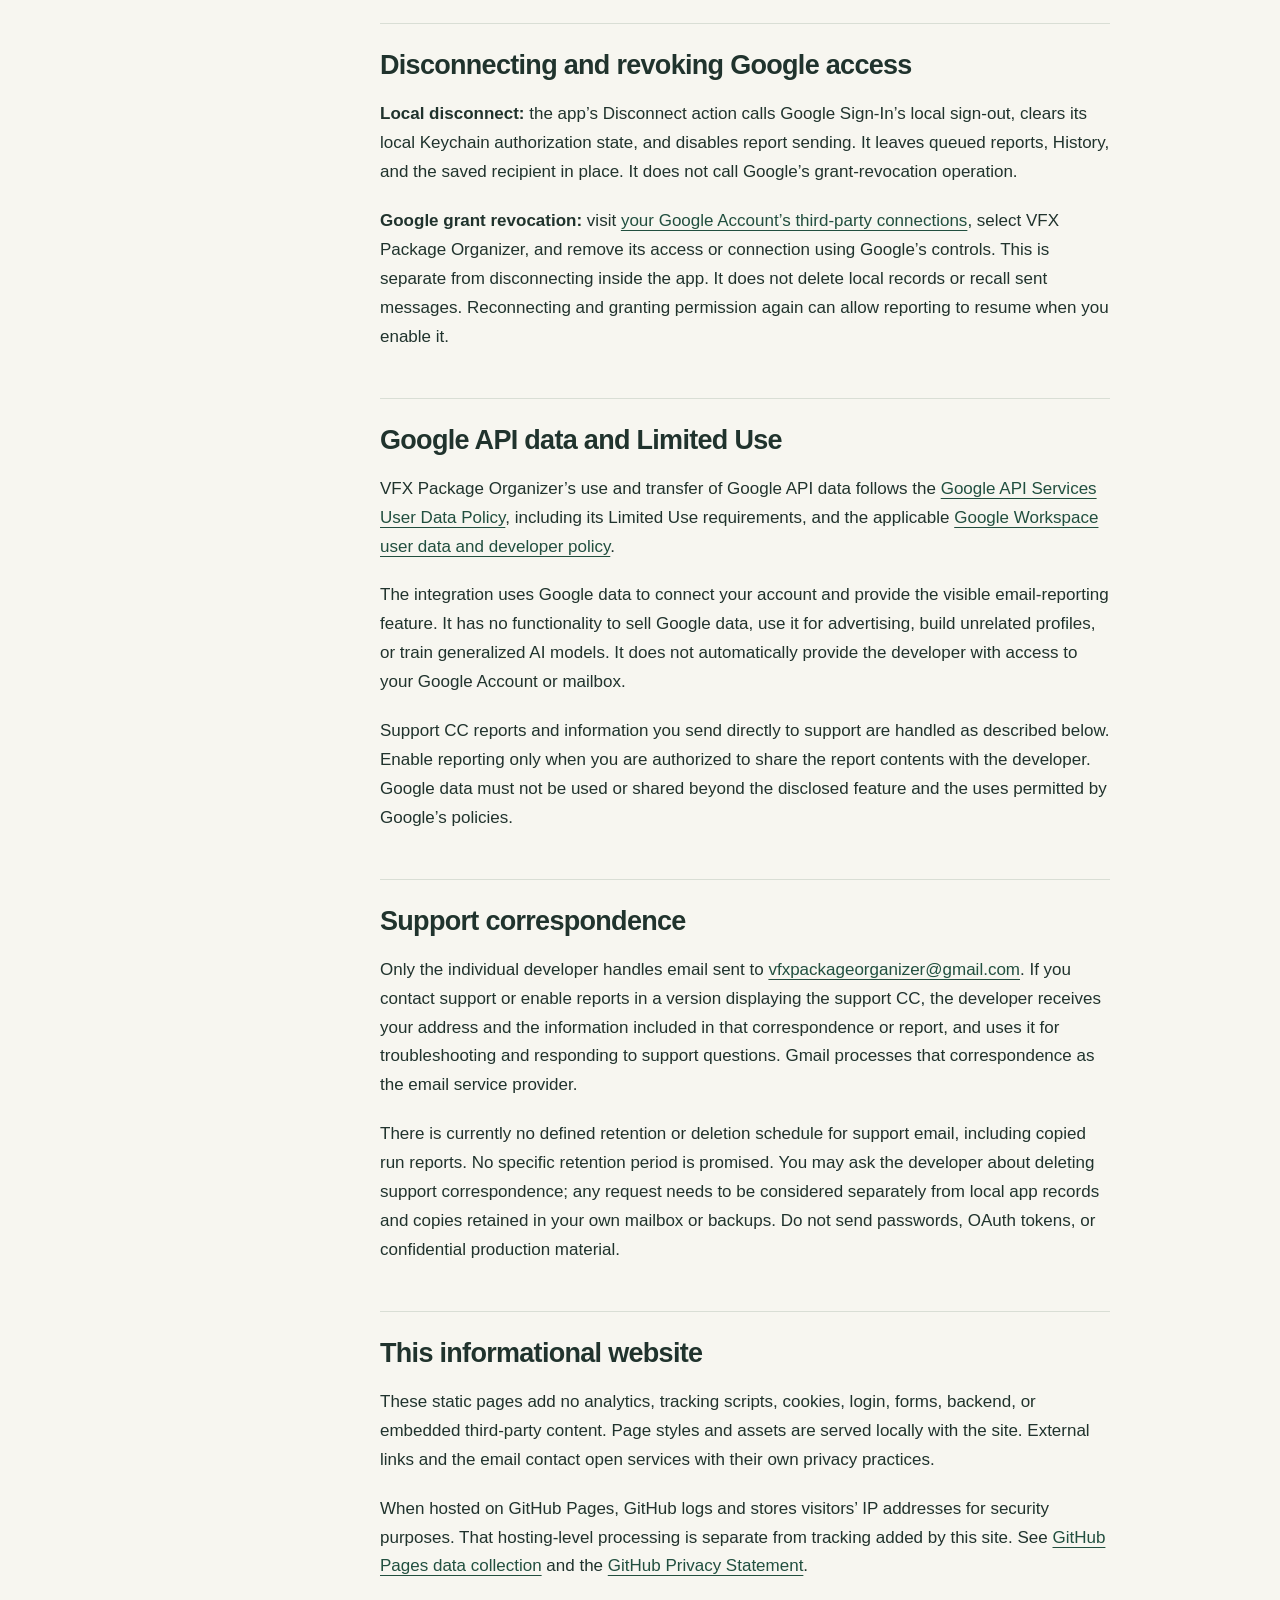
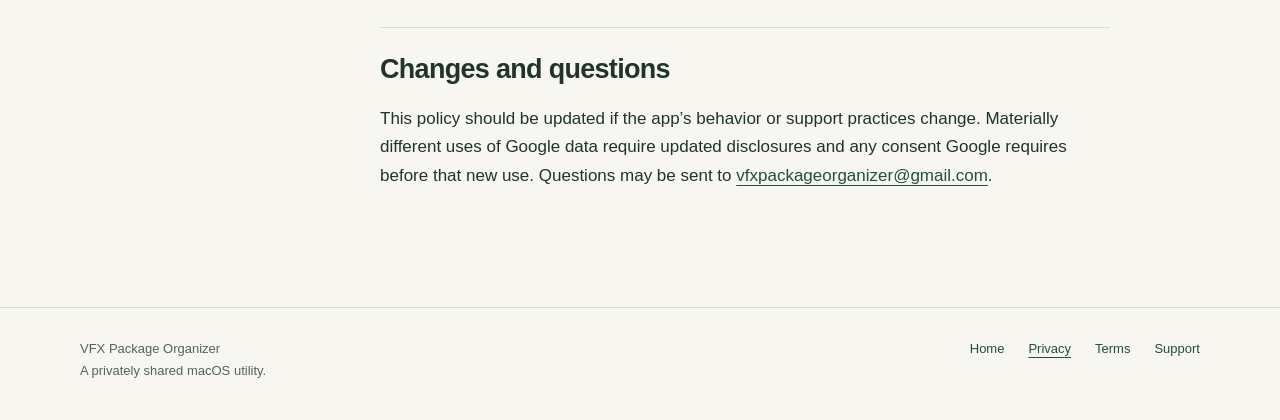
==== commit b92f3e62: "Update Website Disclosures for Support CC Reports" ====
--- a/privacy.html
+++ b/privacy.html
@@ -1,3 +1,3 @@
 <!doctype html>
 <html lang="en"><head><meta charset="utf-8"><meta name="viewport" content="width=device-width,initial-scale=1"><meta name="referrer" content="no-referrer"><meta name="description" content="How VFX Package Organizer uses Google permissions, stores authorization, sends optional reports, and handles local data. "><title>Privacy policy · VFX Package Organizer</title><link rel="stylesheet" href="styles.css"></head>
-<body><a class="skip" href="#main">Skip to content</a><header><div class="wrap bar"><a class="brand" href="index.html"><span aria-hidden="true"></span>VFX Package Organizer</a><nav aria-label="Main navigation"><a href="index.html">Home</a><a href="privacy.html" aria-current="page">Privacy</a><a href="terms.html">Terms</a></nav></div></header><main id="main" class="wrap"><div class="pagehead"><div class="eyebrow">VFX Package Organizer</div><h1>Privacy policy</h1><p class="lede">Your folders stay in your chosen workflow. Optional Gmail reporting has its own permissions, records, and controls.</p><p class="quiet">Last updated: November 2, 2026</p></div><div class="document"><aside class="toc" aria-label="On this page"><strong>On this page</strong><ol><li><a href="#scope">About this policy</a></li><li><a href="#google">Google permissions and account information</a></li><li><a href="#tokens">Token storage and connections</a></li><li><a href="#reports">Report contents, recipients, and delivery</a></li><li><a href="#retention">Local records and retention</a></li><li><a href="#disconnect">Disconnecting and revoking Google access</a></li><li><a href="#limited-use">Google API data and Limited Use</a></li><li><a href="#support">Support correspondence</a></li><li><a href="#website">This informational website</a></li><li><a href="#changes">Changes and questions</a></li></ol></aside><div class="prose"><section id="scope"><h2>About this policy</h2><p>This policy describes VFX Package Organizer’s current macOS Gmail integration and this informational website. The app is privately shared and supported by its individual developer. Contact <a href="mailto:vfxpackageorganizer@gmail.com">vfxpackageorganizer@gmail.com</a> with privacy or support questions.</p><p>File organization does not require connecting a Google Account. Google authorization and sending reports are optional.</p></section><section id="google"><h2>Google permissions and account information</h2><p>The app requests <code>https://www.googleapis.com/auth/gmail.send</code> to send run reports from your connected Gmail account. Google classifies this as a sensitive permission. The app does not request inbox-reading, mailbox-modification, or mail-deletion permissions, and its Gmail implementation does not read your existing messages, contacts, or attachments.</p><p>Google Sign-In also requests basic sign-in identity and account-profile access (OpenID, email, and profile). The SDK can receive your email address, Google account identifier, name, and profile-picture information. The app uses the email address and account identifier to identify the connected sender; it displays the address and uses it for sender checks and the default report recipient. The app does not use your name or picture for its reporting feature.</p><p>Google handles authentication. The app does not ask you to give the developer your Google password. Google and your account administrator may apply their own authorization, security, and access policies.</p></section><section id="tokens"><h2>Token storage and connections</h2><p>The Google Sign-In SDK stores authorization state, including tokens, in macOS Keychain. The SDK can restore the connection and refresh tokens when needed, including after reopening the app. Disabling report sending does not by itself disconnect the account or prevent restoration.</p><p>Access tokens are used with HTTPS requests to Google’s Gmail API. Run records and email-queue JSON files contain report and diagnostic information, not the SDK’s OAuth tokens. Keychain storage is separate from the app’s local preferences and run records; it is not a promise that all local data is encrypted by the app.</p><p>The app sends authorization requests to Google and sends enabled reports through Google. It has no implemented developer-operated report collection or storage backend. Files in selected network or cloud-synced folders may also be processed by the services you choose for those folders.</p></section><section id="reports"><h2>Report contents, recipients, and delivery</h2><p>A report is a plain-text email based on recorded run details. Its subject identifies VFX Package Organizer, the outcome, package name, and package type. The body can include counts, filenames, source and destination folder paths, duplicate details, warnings, errors, and recovery or resolution information. An event identifier is included in an email header. Media files are not attached by the report implementation.</p><p>When you connect, the saved report recipient is set to that account’s address. Reporting is enabled only when the connected sender matches that saved recipient. Each queued report keeps its recorded sender and recipient. The app provides explicit confirmation controls to reassign queued senders or recipients; a queued recipient can differ from the currently connected account. Switching accounts does not silently rewrite old queued recipients.</p><p>Google receives the sender, recipient, message contents, and authorization needed to send the report. The destination mailbox and its provider receive the email. The developer’s support address is not automatically copied on reports. Recipients can retain or forward messages under their own practices.</p><p>The app sends while it is running with reporting enabled, and may send eligible queued reports after a later launch or reconnection. Some temporary failures are retried automatically. An uncertain delivery requires attention rather than an automatic retry. Disabling reports or disconnecting stops further eligible sends but cannot recall a request already sent to Google or email already delivered.</p></section><section id="retention"><h2>Local records and retention</h2><p>The app retains local preferences, selected-folder bookmarks, run History and journals, and an email queue in the Mac user’s app data. These can include file paths, filenames, timestamps, recorded sender and recipient addresses, report text, delivery attempts, errors, and Gmail message identifiers. The saved recipient remains in local preferences after disconnecting.</p><p>The current implementation has no automatic age-based retention or deletion schedule for History or queue records, including sent entries. Disconnecting does not delete these records, media, or delivered email. Removing the app alone should not be treated as a verified way to remove all app data, Keychain items, exports, or backups.</p><p>For help removing local records, contact support. Keep needed backups and resolve any active or recoverable file operation before manually removing app data. Data in exports, backups, selected storage services, Google, or recipient mailboxes must be managed separately; removing a local copy does not erase those copies.</p></section><section id="disconnect"><h2>Disconnecting and revoking Google access</h2><p><strong>Local disconnect:</strong> the app’s Disconnect action calls Google Sign-In’s local sign-out, clears its local Keychain authorization state, and disables report sending. It leaves queued reports, History, and the saved recipient in place. It does not call Google’s grant-revocation operation.</p><p><strong>Google grant revocation:</strong> visit <a href="https://myaccount.google.com/connections">your Google Account’s third-party connections</a>, select VFX Package Organizer, and remove its access or connection using Google’s controls. This is separate from disconnecting inside the app. It does not delete local records or recall sent messages. Reconnecting and granting permission again can allow reporting to resume when you enable it.</p></section><section id="limited-use"><h2>Google API data and Limited Use</h2><p>VFX Package Organizer’s use and transfer of Google API data follows the <a href="https://developers.google.com/terms/api-services-user-data-policy">Google API Services User Data Policy</a>, including its Limited Use requirements, and the applicable <a href="https://developers.google.com/workspace/workspace-api-user-data-developer-policy">Google Workspace user data and developer policy</a>.</p><p>The integration uses Google data to connect your account and provide the visible email-reporting feature. It has no functionality to sell Google data, use it for advertising, build unrelated profiles, or train generalized AI models. It does not automatically provide the developer with access to your Google Account or mailbox.</p><p>If you choose to send Google-derived information to support, send only the specific information you want reviewed. Support correspondence is handled as described below. Google data must not be used or shared beyond the disclosed feature and the uses permitted by Google’s policies.</p></section><section id="support"><h2>Support correspondence</h2><p>Only the individual developer handles email sent to <a href="mailto:vfxpackageorganizer@gmail.com">vfxpackageorganizer@gmail.com</a>. If you contact support, the developer receives your email address and whatever information you include and uses the correspondence to respond to your request. Gmail processes that correspondence as the email service provider.</p><p>There is currently no defined retention or deletion schedule for support email. No specific retention period is promised. You may ask the developer about deleting support correspondence; any request needs to be considered separately from local app records and copies retained in your own mailbox or backups. Do not send passwords, OAuth tokens, or confidential production material.</p></section><section id="website"><h2>This informational website</h2><p>These static pages add no analytics, tracking scripts, cookies, login, forms, backend, or embedded third-party content. Page styles and assets are served locally with the site. External links and the email contact open services with their own privacy practices.</p><p>When hosted on GitHub Pages, GitHub logs and stores visitors’ IP addresses for security purposes. That hosting-level processing is separate from tracking added by this site. See <a href="https://docs.github.com/en/pages/getting-started-with-github-pages/what-is-github-pages#data-collection">GitHub Pages data collection</a> and the <a href="https://docs.github.com/en/site-policy/privacy-policies/github-general-privacy-statement">GitHub Privacy Statement</a>.</p></section><section id="changes"><h2>Changes and questions</h2><p>This policy should be updated if the app’s behavior or support practices change. Materially different uses of Google data require updated disclosures and any consent Google requires before that new use. Questions may be sent to <a href="mailto:vfxpackageorganizer@gmail.com">vfxpackageorganizer@gmail.com</a>.</p></section></div></div></main><footer><div class="wrap foot"><div>VFX Package Organizer<br>A privately shared macOS utility.</div><nav aria-label="Footer navigation"><a href="index.html">Home</a><a href="privacy.html" aria-current="page">Privacy</a><a href="terms.html">Terms</a><a href="mailto:vfxpackageorganizer@gmail.com">Support</a></nav></div></footer></body></html>
+<body><a class="skip" href="#main">Skip to content</a><header><div class="wrap bar"><a class="brand" href="index.html"><span aria-hidden="true"></span>VFX Package Organizer</a><nav aria-label="Main navigation"><a href="index.html">Home</a><a href="privacy.html" aria-current="page">Privacy</a><a href="terms.html">Terms</a></nav></div></header><main id="main" class="wrap"><div class="pagehead"><div class="eyebrow">VFX Package Organizer</div><h1>Privacy policy</h1><p class="lede">Your folders stay in your chosen workflow. Optional Gmail reporting has its own permissions, records, and controls.</p><p class="quiet">Last updated: November 11, 2026</p></div><div class="document"><aside class="toc" aria-label="On this page"><strong>On this page</strong><ol><li><a href="#scope">About this policy</a></li><li><a href="#google">Google permissions and account information</a></li><li><a href="#tokens">Token storage and connections</a></li><li><a href="#reports">Report contents, recipients, and delivery</a></li><li><a href="#retention">Local records and retention</a></li><li><a href="#disconnect">Disconnecting and revoking Google access</a></li><li><a href="#limited-use">Google API data and Limited Use</a></li><li><a href="#support">Support correspondence</a></li><li><a href="#website">This informational website</a></li><li><a href="#changes">Changes and questions</a></li></ol></aside><div class="prose"><section id="scope"><h2>About this policy</h2><p>This policy describes VFX Package Organizer’s current macOS Gmail integration and this informational website. The app is privately shared and supported by its individual developer. Contact <a href="mailto:vfxpackageorganizer@gmail.com">vfxpackageorganizer@gmail.com</a> with privacy or support questions.</p><p>File organization does not require connecting a Google Account. Google authorization and sending reports are optional.</p></section><section id="google"><h2>Google permissions and account information</h2><p>The app requests <code>https://www.googleapis.com/auth/gmail.send</code> to send run reports from your connected Gmail account. Google classifies this as a sensitive permission. The app does not request inbox-reading, mailbox-modification, or mail-deletion permissions, and its Gmail implementation does not read your existing messages, contacts, or attachments.</p><p>Google Sign-In also requests basic sign-in identity and account-profile access (OpenID, email, and profile). The SDK can receive your email address, Google account identifier, name, and profile-picture information. The app uses the email address and account identifier to identify the connected sender; it displays the address and uses it for sender checks and the default report recipient. The app does not use your name or picture for its reporting feature.</p><p>Google handles authentication. The app does not ask you to give the developer your Google password. Google and your account administrator may apply their own authorization, security, and access policies.</p></section><section id="tokens"><h2>Token storage and connections</h2><p>The Google Sign-In SDK stores authorization state, including tokens, in macOS Keychain. The SDK can restore the connection and refresh tokens when needed, including after reopening the app. Disabling report sending does not by itself disconnect the account or prevent restoration.</p><p>Access tokens are used with HTTPS requests to Google’s Gmail API. Run records and email-queue JSON files contain report and diagnostic information, not the SDK’s OAuth tokens. Keychain storage is separate from the app’s local preferences and run records; it is not a promise that all local data is encrypted by the app.</p><p>The app sends authorization requests to Google and sends enabled reports through Google. It has no implemented developer-operated report collection or storage backend. Files in selected network or cloud-synced folders may also be processed by the services you choose for those folders.</p></section><section id="reports"><h2>Report contents, recipients, and delivery</h2><p>A report is a plain-text email based on recorded run details. Its subject identifies VFX Package Organizer, the outcome, package name, and package type. The body can include counts, filenames, source and destination folder paths, duplicate details, warnings, errors, and recovery or resolution information. An event identifier is included in an email header. Media files are not attached by the report implementation.</p><p>When you connect, the saved report recipient is set to that account’s address. Reporting is enabled only when the connected sender matches that saved recipient. Each queued report keeps its recorded sender, recipient, and any support CC recorded with the run. The app provides explicit confirmation controls to reassign queued senders or recipients; a queued recipient can differ from the currently connected account. Switching accounts does not silently rewrite old queued recipients.</p><p>In versions displaying “CC: vfxpackageorganizer@gmail.com” beneath Send Email Reports, enabling reports also copies new reports to that support address. The individual developer receives and may read those reports for troubleshooting and support, including the account address, filenames, paths, results, and errors they contain. If the primary recipient is already the support address, a duplicate CC is omitted. Older versions, older runs, and reports queued without a support CC do not gain one automatically. Disabling reports pauses sending to both recipients.</p><p>Google receives the sender, primary and CC recipients, message contents, and authorization needed to send the report. The recipient mailboxes and their providers receive the email. Retries retain the recorded support CC. Google accepting a message does not independently confirm delivery to every recipient. Recipients can retain or forward messages under their own practices.</p><p>The app sends while it is running with reporting enabled, and may send eligible queued reports after a later launch or reconnection. Some temporary failures are retried automatically. An uncertain delivery requires attention rather than an automatic retry. Disabling reports or disconnecting stops further eligible sends but cannot recall a request already sent to Google or email already delivered.</p></section><section id="retention"><h2>Local records and retention</h2><p>The app retains local preferences, selected-folder bookmarks, run History and journals, and an email queue in the Mac user’s app data. These can include file paths, filenames, timestamps, recorded sender and recipient addresses, report text, delivery attempts, errors, and Gmail message identifiers. The saved recipient remains in local preferences after disconnecting.</p><p>The current implementation has no automatic age-based retention or deletion schedule for History or queue records, including sent entries. Disconnecting does not delete these records, media, or delivered email. Removing the app alone should not be treated as a verified way to remove all app data, Keychain items, exports, or backups.</p><p>For help removing local records, contact support. Keep needed backups and resolve any active or recoverable file operation before manually removing app data. Data in exports, backups, selected storage services, Google, or recipient mailboxes must be managed separately; removing a local copy does not erase those copies.</p></section><section id="disconnect"><h2>Disconnecting and revoking Google access</h2><p><strong>Local disconnect:</strong> the app’s Disconnect action calls Google Sign-In’s local sign-out, clears its local Keychain authorization state, and disables report sending. It leaves queued reports, History, and the saved recipient in place. It does not call Google’s grant-revocation operation.</p><p><strong>Google grant revocation:</strong> visit <a href="https://myaccount.google.com/connections">your Google Account’s third-party connections</a>, select VFX Package Organizer, and remove its access or connection using Google’s controls. This is separate from disconnecting inside the app. It does not delete local records or recall sent messages. Reconnecting and granting permission again can allow reporting to resume when you enable it.</p></section><section id="limited-use"><h2>Google API data and Limited Use</h2><p>VFX Package Organizer’s use and transfer of Google API data follows the <a href="https://developers.google.com/terms/api-services-user-data-policy">Google API Services User Data Policy</a>, including its Limited Use requirements, and the applicable <a href="https://developers.google.com/workspace/workspace-api-user-data-developer-policy">Google Workspace user data and developer policy</a>.</p><p>The integration uses Google data to connect your account and provide the visible email-reporting feature. It has no functionality to sell Google data, use it for advertising, build unrelated profiles, or train generalized AI models. It does not automatically provide the developer with access to your Google Account or mailbox.</p><p>Support CC reports and information you send directly to support are handled as described below. Enable reporting only when you are authorized to share the report contents with the developer. Google data must not be used or shared beyond the disclosed feature and the uses permitted by Google’s policies.</p></section><section id="support"><h2>Support correspondence</h2><p>Only the individual developer handles email sent to <a href="mailto:vfxpackageorganizer@gmail.com">vfxpackageorganizer@gmail.com</a>. If you contact support or enable reports in a version displaying the support CC, the developer receives your address and the information included in that correspondence or report, and uses it for troubleshooting and responding to support questions. Gmail processes that correspondence as the email service provider.</p><p>There is currently no defined retention or deletion schedule for support email, including copied run reports. No specific retention period is promised. You may ask the developer about deleting support correspondence; any request needs to be considered separately from local app records and copies retained in your own mailbox or backups. Do not send passwords, OAuth tokens, or confidential production material.</p></section><section id="website"><h2>This informational website</h2><p>These static pages add no analytics, tracking scripts, cookies, login, forms, backend, or embedded third-party content. Page styles and assets are served locally with the site. External links and the email contact open services with their own privacy practices.</p><p>When hosted on GitHub Pages, GitHub logs and stores visitors’ IP addresses for security purposes. That hosting-level processing is separate from tracking added by this site. See <a href="https://docs.github.com/en/pages/getting-started-with-github-pages/what-is-github-pages#data-collection">GitHub Pages data collection</a> and the <a href="https://docs.github.com/en/site-policy/privacy-policies/github-general-privacy-statement">GitHub Privacy Statement</a>.</p></section><section id="changes"><h2>Changes and questions</h2><p>This policy should be updated if the app’s behavior or support practices change. Materially different uses of Google data require updated disclosures and any consent Google requires before that new use. Questions may be sent to <a href="mailto:vfxpackageorganizer@gmail.com">vfxpackageorganizer@gmail.com</a>.</p></section></div></div></main><footer><div class="wrap foot"><div>VFX Package Organizer<br>A privately shared macOS utility.</div><nav aria-label="Footer navigation"><a href="index.html">Home</a><a href="privacy.html" aria-current="page">Privacy</a><a href="terms.html">Terms</a><a href="mailto:vfxpackageorganizer@gmail.com">Support</a></nav></div></footer></body></html>
